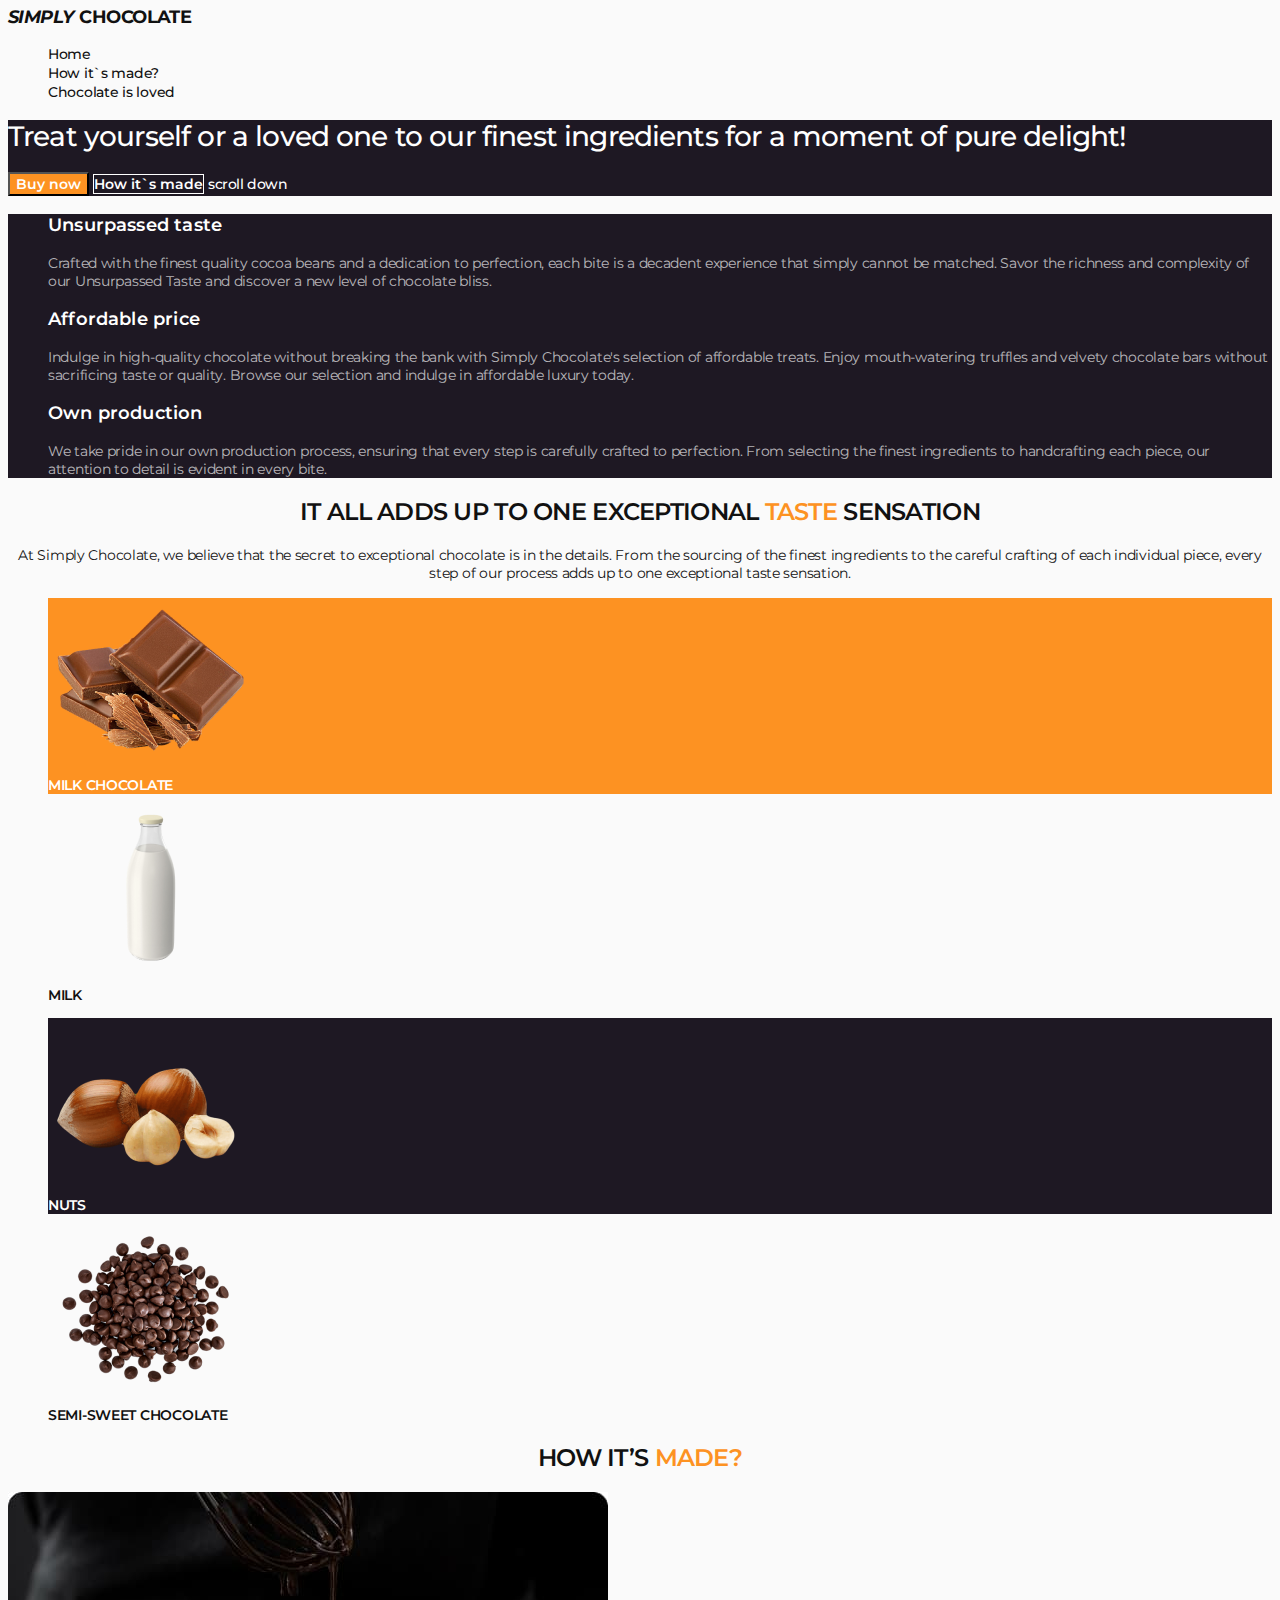
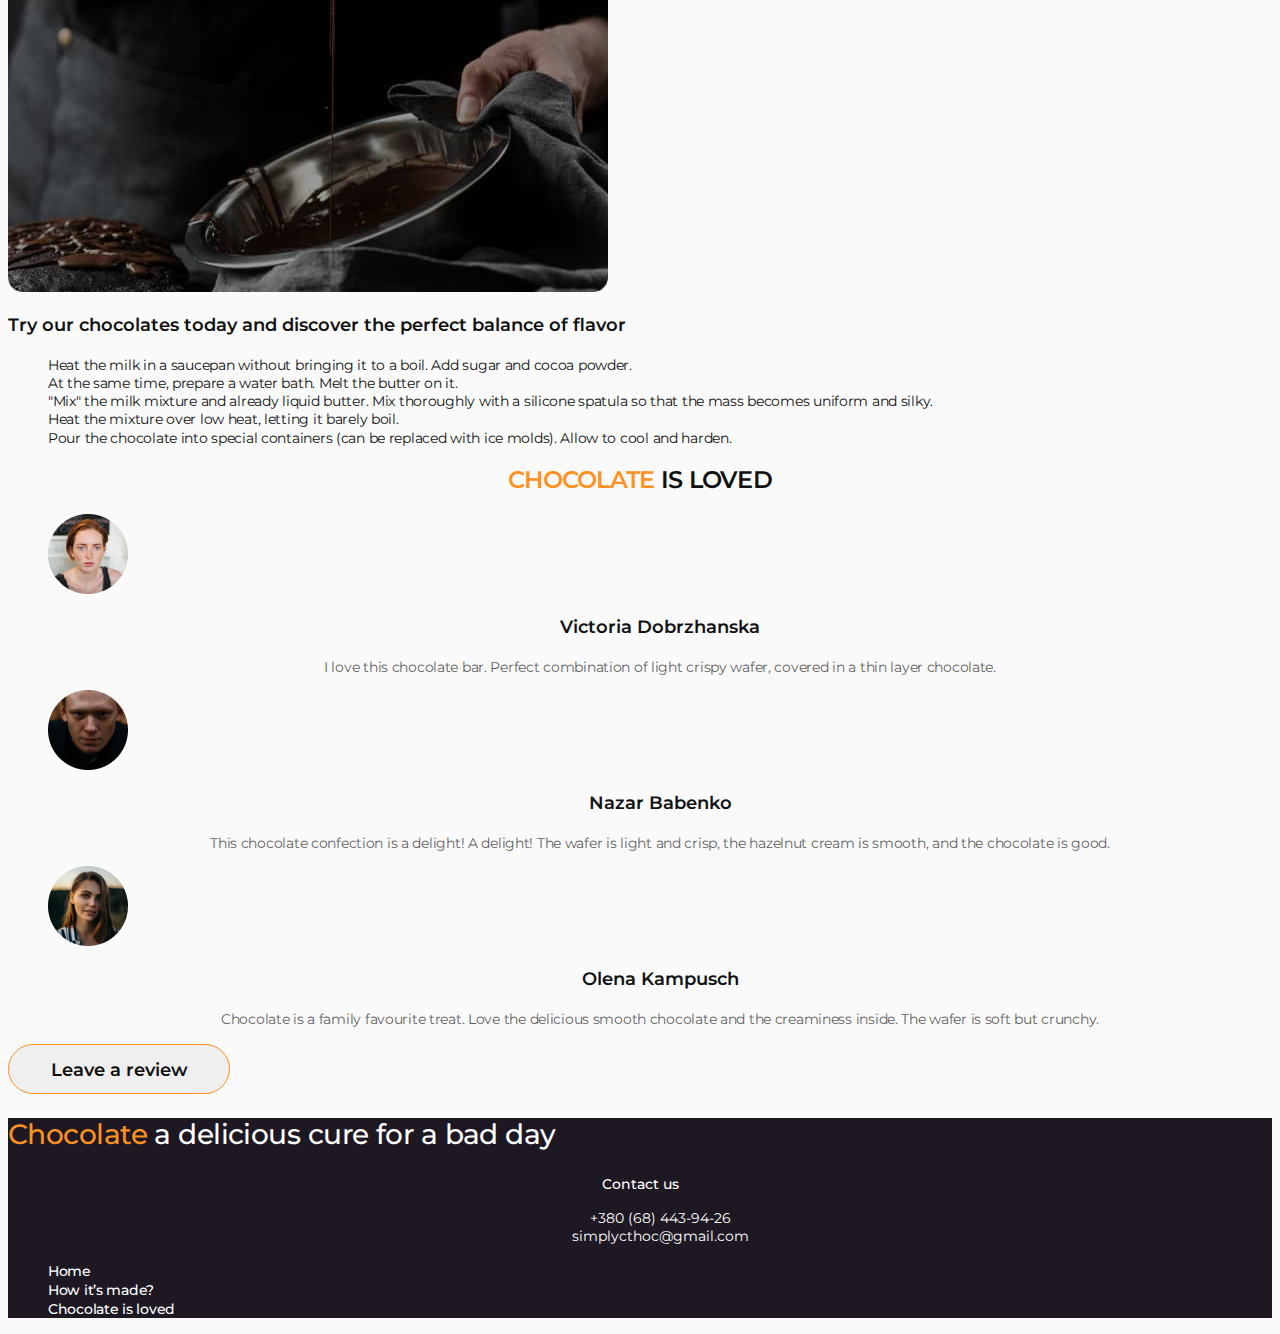
==== index.html @ cb929167 "styles.css" ====
<!DOCTYPE html>
<html lang="en">
  <head>
    <meta charset="UTF-8" />
    <meta http-equiv="X-UA-Compatible" content="IE=edge" />
    <meta name="viewport" content="width=device-width, initial-scale=1.0" />
    <!-- Title -->
    <title>Simply Chocolate</title>
    <!-- Fonts -->
    <link rel="preconnect" href="https://fonts.googleapis.com">
<link rel="preconnect" href="https://fonts.gstatic.com" crossorigin>
<link href="https://fonts.googleapis.com/css2?family=Montserrat:ital,wght@0,100..900;1,100..900&display=swap" rel="stylesheet">
    <!-- Normalize -->
<link
          rel="stylesheet"
      href="https://cdnjs.cloudflare.com/ajax/libs/modern-normalize/2.0.0/modern-normalize.min.css"
      integrity="sha512-4xo8blKMVCiXpTaLzQSLSw3KFOVPWhm/TRtuPVc4WG6kUgjH6J03IBuG7JZPkcWMxJ5huwaBpOpnwYElP/m6wg=="
      crossorigin="anonymous"
      referrerpolicy="no-referrer"
    />
    <!-- Styles -->
    <link rel="stylesheet" href="./css/styles.css" />
  </head>
  <body>
    <!-- #region header -->
    <header class="header">
      <nav class="nav">
        <a class="logo" href="index.html"><span class="logo-span">SIMPLY</span> CHOCOLATE</a>
        <ul class="menu">
          <l class="menu-item"><a class="menu-link" href="./index.html">Home</a></li>
          <li class="menu-item"><a class="menu-link" href="#">How it`s made?</a></li>
          <li class="menu-item"><a class="menu-link" href="#">Chocolate is loved</a></li>
        </ul>
      </nav>
    </header>
    <!-- #endregion header -->
    <main>
      <!-- #region hero -->
      <section class="hero">
        <h1 class="hero-title">
          Treat yourself or a loved one to our finest ingredients for a moment of pure delight!
        </h1>
        <button type="button" class="hero-btn">Buy now</button>
        <a href="#how-made" class="hero-made-link">How it`s made</a>
        <a href="#footer" class="down-link">scroll down</a>
      </section>
      <!-- #endregion hero  -->
      <!-- #region benefits -->
      <section class="benefits">
        <h2 class="benefits-title-hidden">Our benefits</h2>
        <ul class="benefits-list">
          <li class="benef-item">
            <h3 class="benefits-title">Unsurpassed taste</h3>
            <p class="benef-text">
              Crafted with the finest quality cocoa beans and a dedication to
              perfection, each bite is a decadent experience that simply cannot
              be matched. Savor the richness and complexity of our Unsurpassed
              Taste and discover a new level of chocolate bliss.
            </p>
          </li>
          <li>
            <h3 class="benefits-title">Affordable price</h3>
            <p class="benef-text">
              Indulge in high-quality chocolate without breaking the bank with
              Simply Chocolate's selection of affordable treats. Enjoy
              mouth-watering truffles and velvety chocolate bars without
              sacrificing taste or quality. Browse our selection and indulge in
              affordable luxury today.
            </p>
          </li>
          <li>
            <h3 class="benefits-title">Own production</h3>
            <p class="benef-text">
              We take pride in our own production process, ensuring that every
              step is carefully crafted to perfection. From selecting the finest
              ingredients to handcrafting each piece, our attention to detail is
              evident in every bite.
            </p>
          </li>
        </ul>
      </section>
      <!-- #endregion benefits -->
      <!-- #region ingredients -->
      <section class="ingredients">
        <h2 class="ingred-title">IT ALL ADDS UP TO ONE EXCEPTIONAL <span class="color-part">TASTE</span> SENSATION</h2>
        <p class="ingred-text">
          At Simply Chocolate, we believe that the secret to exceptional
          chocolate is in the details. From the sourcing of the finest
          ingredients to the careful crafting of each individual piece, every
          step of our process adds up to one exceptional taste sensation.
        </p>
        <ul class="ingred-list">
          <li class="ingred-item-choc">
            <img class="ingred-img"
              src="./images/ingredients/milk-choc.png"
              alt="Milk chocolate"
              width="206"
              height="160"
            />
            <h3 class="ingred-item-title-white">milk chocolate</h3>
          </li>
          <li class="ingred-item">
            <img class="ingred-img"
              src="./images/ingredients/milk.png"
              alt="Milk"
              width="206"
              height="160"
            />
            <h3 class="ingred-item-title-dark">milk</h3>
          </li>
          <li class="ingred-item-nuts">
            <img class="ingred-img"
              src="./images/ingredients/nuts.png"
              alt="Nuts"
              width="206"
              height="160"
            />
            <h3 class="ingred-item-title-white">nuts</h3>
          </li>
          <li class="ingred-item">
            <img class="ingred-img"
              src="./images/ingredients/semi-sweet.png"
              alt="semi sweet chocolate"
              width="206"
              height="160"
            />
            <h3 class="ingred-item-title-dark">semi-sweet chocolate</h3>
          </li>
        </ul>
      </section>
      <!-- #endregion ingredients -->
      <!-- #region how made -->
      <section class="how-made" id="how-made">
        <h2 class="how-sect-title">hOW IT’S <span class="color-part">made?</span></h2>
        <img
          src="./images//how-made/how-made.jpg"
          alt="chocolate making process"
          width="600"
          height="400"
        />
        <h3 class="how-text-title">
          Try our chocolates today and discover the perfect balance of flavor
        </h3>
        <ul class="how-list">
          <li class="how-text-item">
            Heat the milk in a saucepan without bringing it to a boil. Add sugar
            and cocoa powder.
          </li>
          <li class="how-text-item">
            At the same time, prepare a water bath. Melt the butter on it.
          </li>
          <li class="how-text-item">
            "Mix" the milk mixture and already liquid butter. Mix thoroughly
            with a silicone spatula so that the mass becomes uniform and silky.
          </li>
          <li class="how-text-item">Heat the mixture over low heat, letting it barely boil.</li>
          <li class="how-text-item">
            Pour the chocolate into special containers (can be replaced with ice
            molds). Allow to cool and harden.
          </li>
        </ul>
      </section>
      <!-- #endregion how made -->
      <!-- #region reviews -->
      <section class="reviews" id="reviews">
        <h2 class="reviews-main-title"><span class="color-part">chocolate</span> is loved</h2>
        <ul class="reviews-list">
          <li class="reviews-item">
            <img
              src="./images/reviews/victoria-dobrzhanska.png"
              alt="Victoria
            Dobrzhanska avatar"
              width="80"
              height="80"
            />
            <h3 class="reviews-title">Victoria Dobrzhanska</h3>
            <p class="reviews-text">
              I love this chocolate bar. Perfect combination of light crispy
              wafer, covered in a thin layer chocolate.
            </p>
          </li>
          <li class="reviews-item">
            <img
              src="./images/reviews/nazar-babenko.png"
              alt="Nazar Babenko avatar"
              width="80"
              height="80"
            />
            <h3 class="reviews-title">Nazar Babenko</h3>
            <p class="reviews-text">
              This chocolate confection is a delight! A delight! The wafer is
              light and crisp, the hazelnut cream is smooth, and the chocolate
              is good.
            </p>
          </li>
          <li class="reviews-item">
            <img
              src="./images/reviews/olena-kampusch.png"
              alt="Olena Kampusch avatar"
              width="80"
              height="80"
            />
            <h3 class="reviews-title">Olena Kampusch</h3>
            <p class="reviews-text">
              Chocolate is a family favourite treat. Love the delicious smooth
              chocolate and the creaminess inside. The wafer is soft but
              crunchy.
            </p>
          </li>
        </ul>
        <button type="button" class="review-btn">Leave a review</button>
      </section>
      <!-- #endregion reviews -->
    </main>
    <footer class="footer" id="footer">
      <h2 class="footer-main-title"><span class="color-part">Chocolate</span> a delicious cure for a bad day</h2>
      <address>
        <p class="footer-text">Contact us</p>
        <ul class="footer-address-list">
          <li class="footer-address-list-item"><a href="tel:+380684439426"></a>+380 (68) 443-94-26</li>
          <li class="footer-address-list-item"><a class="footer-address-list-item" href="mailto:simplycthoc@gmail.com">simplycthoc@gmail.com</a></li>
        </ul>
      </address>
      <nav class="footer-nav">
        <ul class="footer-nav-list">
            <li><a  class="footer-nav-list-item" href="./index.html">Home</a></li>
            <li><a class="footer-nav-list-item" href="#how-made">How it’s made?</a></li>
            <li><a class="footer-nav-list-item" href="#reviews">Chocolate is loved</a></li>
        </ul>
      </nav>
    </footer>
  </body>
  
</html>
---- css/styles.css ----
/* #region basics */
body {
  font-family: Montserrat, sans-serif;
  background-color: #fafafa;
}
ul,
ol {
  list-style-type: none;
}
a {
  text-decoration: none;
}
button {
  cursor: pointer;
  font-family: Montserrat, sans-serif;
}

address {
  font-style: normal;
}
/* #endregion basics */

/* #region header */
/* .header {
}
.nav {
} */
.logo {
  font-weight: 700;
  font-size: 18px;
  line-height: 1.11;
  letter-spacing: -0.03em;
  color: #111111;
}
.logo-span {
  font-style: italic;
}
/* .menu {
}
.menu-item {
} */
.menu-link {
  font-weight: 500;
  font-size: 14px;
  line-height: 1.14;
  letter-spacing: -0.02em;
  color: #111;
}
.menu-link:hover,
.menu-link:focus {
  color: #fd9222;
}
/* #endregion header */

/* #region hero */
.hero {
  background-color: #1e1823;
}
.hero-title {
  font-weight: 500;
  font-size: 28px;
  line-height: 1.21;
  letter-spacing: -0.03em;
  color: #fff;
}
.hero-btn {
  font-weight: 600;
  font-size: 14px;
  color: #fff;
  background-color: #fd9222;
  cursor: pointer;
}
.hero-btn:hover,
.hero-btn:focus {
  color: #fd9222;
  background-color: #fcf1e0;
}
.hero-made-link {
  font-weight: 600;
  font-size: 14px;
  color: #fff;
  border: 1px solid #fff;
}
.hero-made-link:hover,
.hero-made-link:focus {
  color: #fd9222;
  background-color: #fff;
}
.down-link {
  font-weight: 500;
  font-size: 14px;
  line-height: 1.28;
  letter-spacing: -0.03em;
  color: #fff;
}
.down-link:hover,
.down-link:focus {
  color: #fd9222;
}
/* #endregion hero */

/* #region benefits */
.benefits {
  background-color: #1e1823;
}
.benefits-title-hidden {
  position: absolute;
  width: 1px;
  height: 1px;
  margin: -1px;
  border: 0;
  padding: 0;
  white-space: nowrap;
  clip-path: inset(100%);
  clip: rect(0 0 0 0);
  overflow: hidden;
}
/* .benefits-list {
}
.benef-item {
} */
.benefits-title {
  font-weight: 600;
  font-size: 18px;
  letter-spacing: 0.01em;
  color: #fff;
}
.benef-text {
  font-weight: 400;
  font-size: 14px;
  letter-spacing: -0.02em;
  color: rgba(255, 255, 255, 0.7);
}
/* #endregion */

/* #region ingredients */
.color-part {
  color: #fd9222;
}
/* .ingredients {
} */
.ingred-title {
  font-weight: 600;
  font-size: 24px;
  line-height: 1.17;
  letter-spacing: -0.03em;
  text-transform: uppercase;
  text-align: center;
  color: #111;
}
.ingred-text {
  font-weight: 400;
  font-size: 14px;

  line-height: 1.29;
  letter-spacing: -0.02em;
  text-align: center;
  color: #111;
}
/* .ingred-list {
} */
.ingred-item-choc {
  background-color: #fd9222;
}
.ingred-item-nuts {
  background-color: #1e1823;
}
/* .ingred-img {
} */
.ingred-item-title-white {
  font-weight: 600;
  font-size: 14px;
  line-height: 1.29;
  letter-spacing: -0.02em;
  text-transform: uppercase;
  color: #fff;
}
.ingred-item-title-dark {
  font-weight: 600;
  font-size: 14px;
  line-height: 1.29;
  letter-spacing: -0.02em;
  text-transform: uppercase;
  color: #111;
}
/* #endregion ingredients */

/* #region how-made */
/* .how-made {
} */
.how-sect-title {
  font-weight: 600;
  font-size: 24px;
  line-height: 1.17;
  letter-spacing: -0.03em;
  text-transform: uppercase;
  text-align: center;
  color: #111;
}
.how-text-title {
  font-weight: 600;
  font-size: 18px;
  line-height: 1.33;
  color: #111;
}
/* .how-list {
} */
.how-text-item {
  font-weight: 400;
  font-size: 14px;
  line-height: 1.29;
  letter-spacing: -0.02em;
  color: #111;
}
/* #endregion how-made */

/* #region reviews*/
/* .reviews {
} */
.reviews-main-title {
  font-weight: 600;
  font-size: 24px;
  line-height: 1.17;
  letter-spacing: -0.03em;
  text-transform: uppercase;
  text-align: center;
  color: #111;
}
/* .reviews-list {
}
.reviews-item {
} */
.reviews-title {
  font-weight: 600;
  font-size: 18px;
  line-height: 1.33;
  text-align: center;
  color: #111;
}
.reviews-text {
  font-weight: 400;
  font-size: 14px;
  line-height: 1.29;
  letter-spacing: -0.02em;
  text-align: center;
  color: rgba(17, 17, 17, 0.7);
}
.review-btn {
  font-weight: 600;
  font-size: 18px;
  color: #111;

  border: 1px solid #fd9222;
  border-radius: 100px;
  padding: 14px 40px;
  width: 222px;
  height: 50px;
}
/* #endregion reviews*/

/* #region footer */
.footer {
  background-color: #1e1823;
}
.footer-main-title {
  font-family: 'Montserrat', sans-serif;
  font-weight: 500;
  font-size: 28px;
  line-height: 1.21;
  letter-spacing: -0.02em;
  color: #fff;
}
.footer-text {
  font-weight: 500;
  font-size: 14px;
  line-height: 1.29;
  text-align: center;
  color: #fff;
}
/* .footer-address-list {
} */
.footer-address-list-item {
  font-weight: 400;
  font-size: 14px;
  line-height: 1.29;
  text-align: center;
  color: #fff;
}
/* .footer-nav {
}
.footer-nav-list {
} */
.footer-nav-list-item {
  font-weight: 500;
  font-size: 14px;
  line-height: 1.14;
  letter-spacing: -0.02em;
  color: #fff;
}
/* #endregion footer */
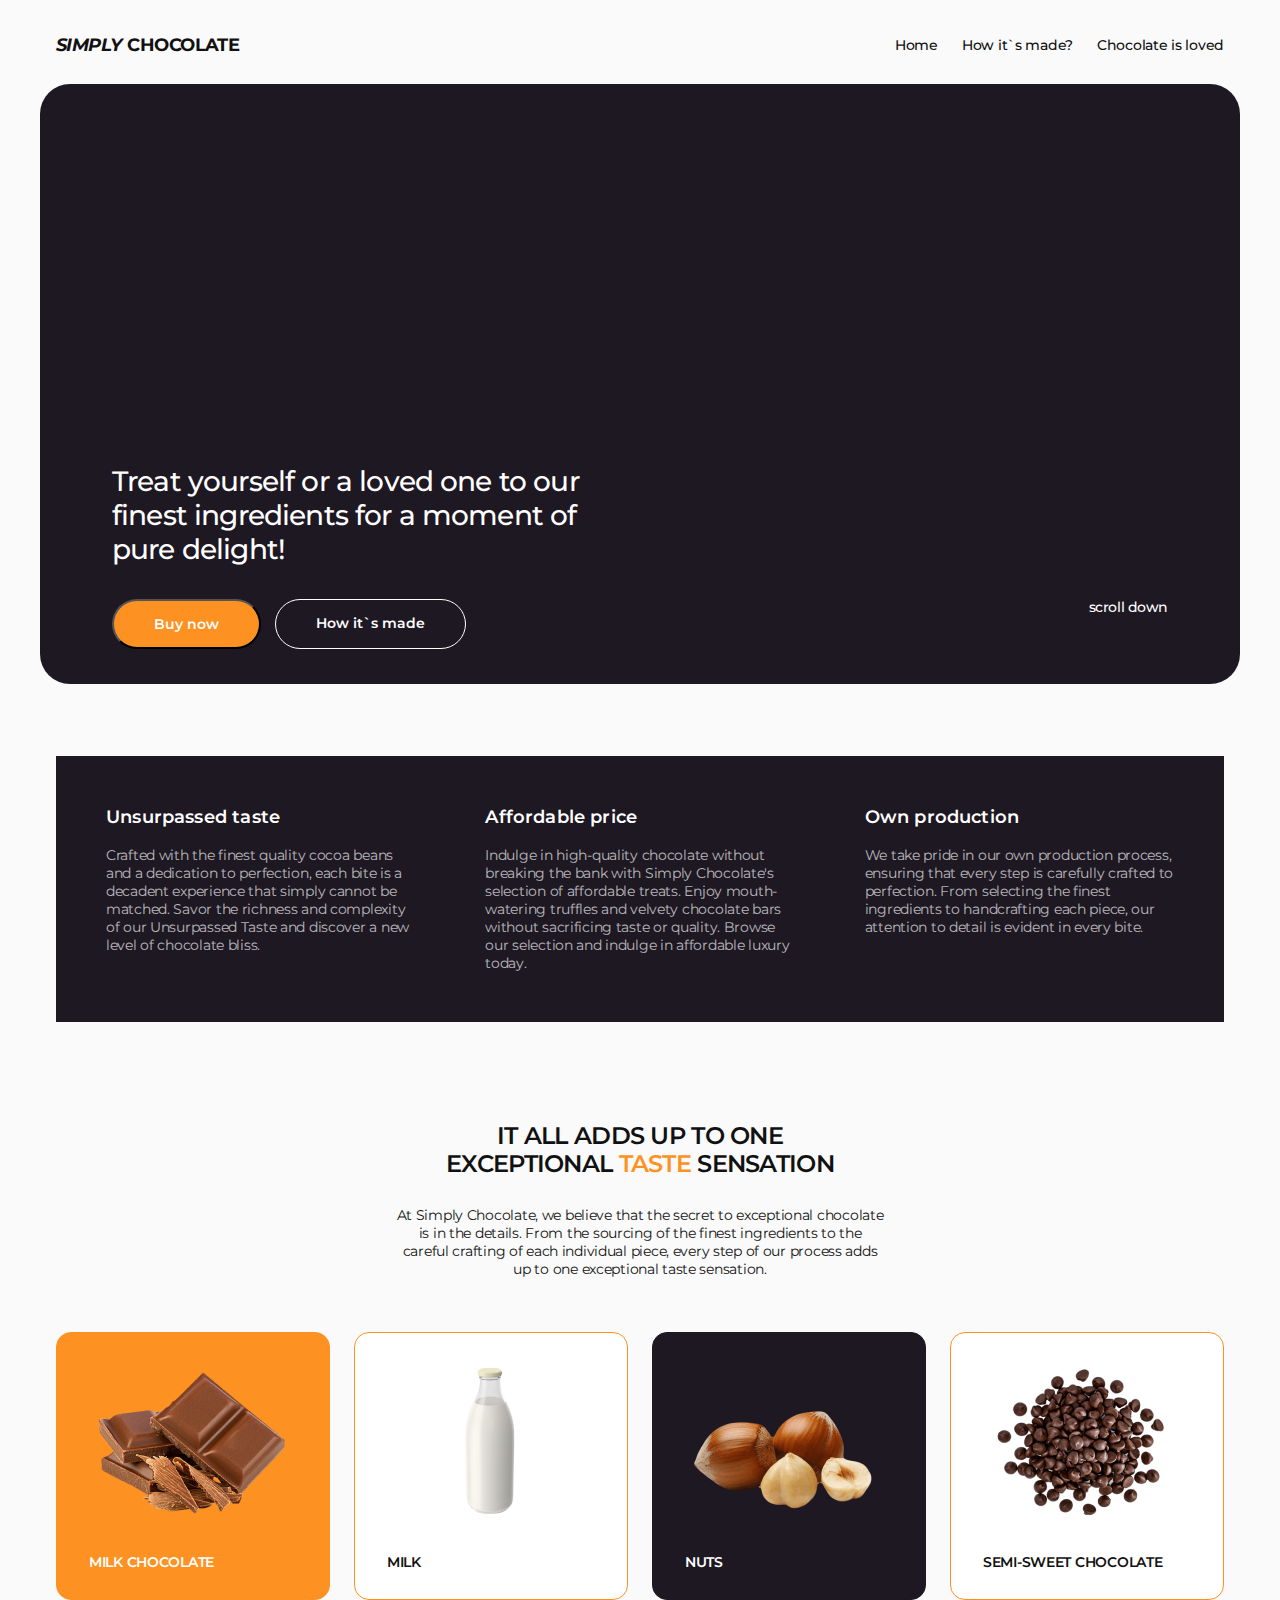
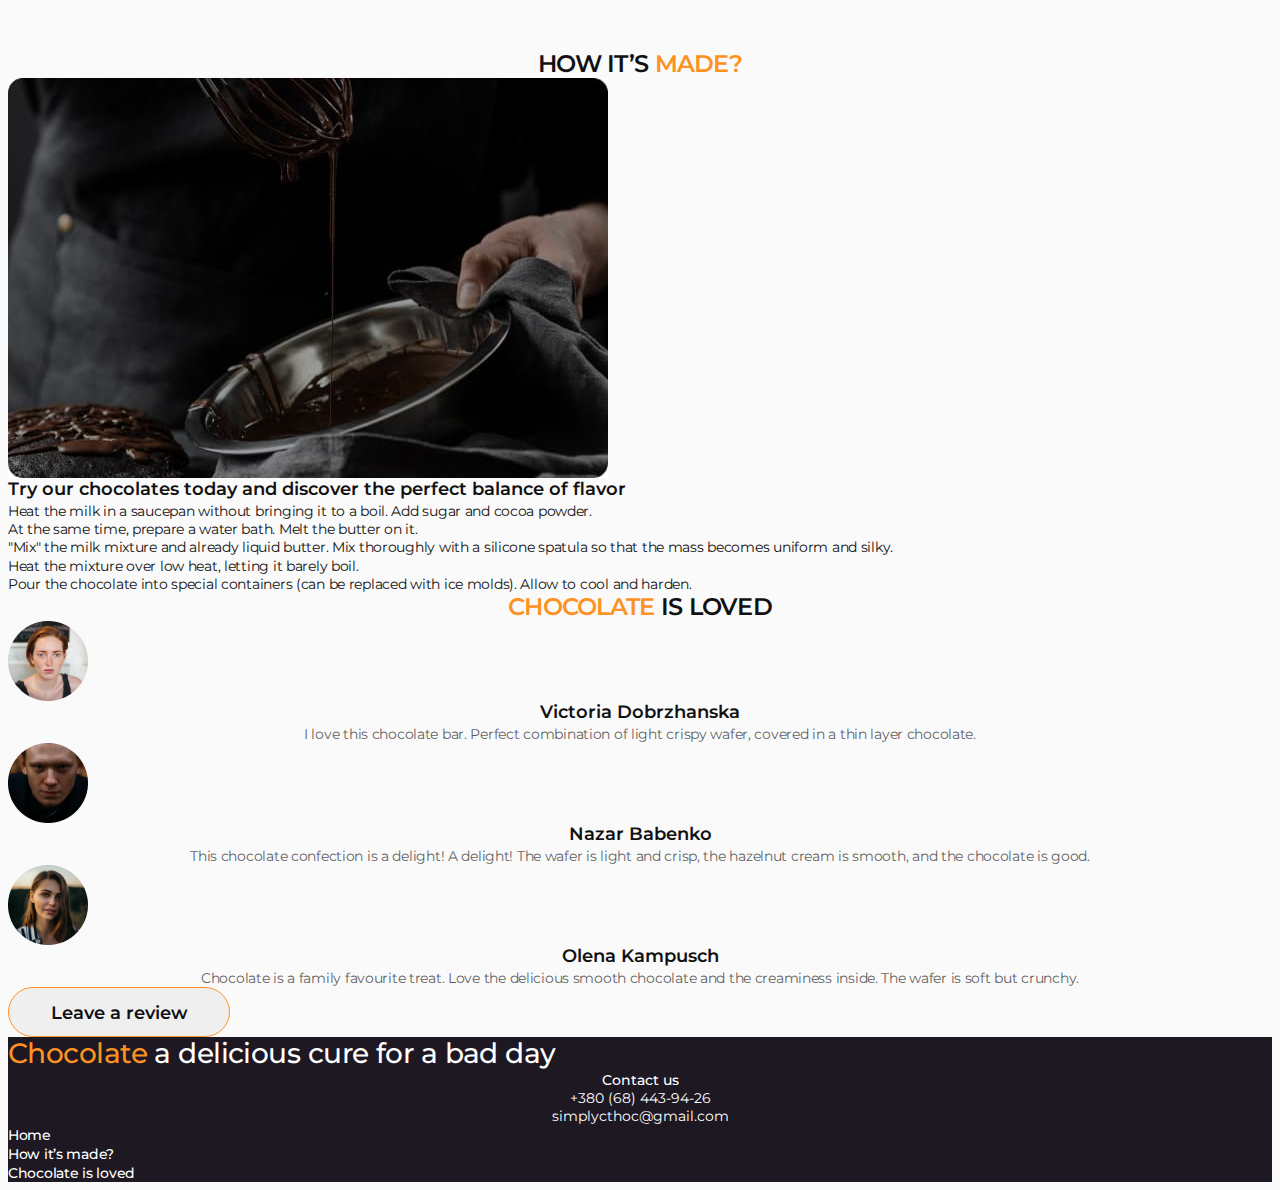
==== commit cdeed4f5: "header+hero+benefits" ====
--- a/index.html
+++ b/index.html
@@ -7,12 +7,15 @@
     <!-- Title -->
     <title>Simply Chocolate</title>
     <!-- Fonts -->
-    <link rel="preconnect" href="https://fonts.googleapis.com">
-<link rel="preconnect" href="https://fonts.gstatic.com" crossorigin>
-<link href="https://fonts.googleapis.com/css2?family=Montserrat:ital,wght@0,100..900;1,100..900&display=swap" rel="stylesheet">
+    <link rel="preconnect" href="https://fonts.googleapis.com" />
+    <link rel="preconnect" href="https://fonts.gstatic.com" crossorigin />
+    <link
+      href="https://fonts.googleapis.com/css2?family=Montserrat:ital,wght@0,100..900;1,100..900&display=swap"
+      rel="stylesheet"
+    />
     <!-- Normalize -->
-<link
-          rel="stylesheet"
+    <link
+      rel="stylesheet"
       href="https://cdnjs.cloudflare.com/ajax/libs/modern-normalize/2.0.0/modern-normalize.min.css"
       integrity="sha512-4xo8blKMVCiXpTaLzQSLSw3KFOVPWhm/TRtuPVc4WG6kUgjH6J03IBuG7JZPkcWMxJ5huwaBpOpnwYElP/m6wg=="
       crossorigin="anonymous"
@@ -24,30 +27,47 @@
   <body>
     <!-- #region header -->
     <header class="header">
-      <nav class="nav">
-        <a class="logo" href="index.html"><span class="logo-span">SIMPLY</span> CHOCOLATE</a>
-        <ul class="menu">
-          <l class="menu-item"><a class="menu-link" href="./index.html">Home</a></li>
-          <li class="menu-item"><a class="menu-link" href="#">How it`s made?</a></li>
-          <li class="menu-item"><a class="menu-link" href="#">Chocolate is loved</a></li>
-        </ul>
-      </nav>
+      <div class="container">
+        <nav class="nav">
+          <a class="logo" href="index.html"
+            ><span class="logo-span">SIMPLY</span> CHOCOLATE</a
+          >
+          <ul class="menu">
+            <li class="menu-item">
+              <a class="menu-link" href="./index.html">Home</a>
+            </li>
+            <li class="menu-item">
+              <a class="menu-link" href="#">How it`s made?</a>
+            </li>
+            <li class="menu-item">
+              <a class="menu-link" href="#">Chocolate is loved</a>
+            </li>
+          </ul>
+        </nav>
+      </div>
     </header>
     <!-- #endregion header -->
     <main>
       <!-- #region hero -->
-      <section class="hero">
-        <h1 class="hero-title">
-          Treat yourself or a loved one to our finest ingredients for a moment of pure delight!
-        </h1>
-        <button type="button" class="hero-btn">Buy now</button>
-        <a href="#how-made" class="hero-made-link">How it`s made</a>
-        <a href="#footer" class="down-link">scroll down</a>
+      <section class="hero container">
+        <div class="hero-elements">
+          <h1 class="hero-title">
+            Treat yourself or a loved one to our finest ingredients for a moment
+            of pure delight!
+          </h1>
+          <div class="hero-links">
+            <div class="hero-buttons">
+              <button type="button" class="hero-btn">Buy now</button>
+              <a href="#how-made" class="hero-made-link">How it`s made</a>
+            </div>
+            <a href="#footer" class="down-link">scroll down</a>
+          </div>
+        </div>
       </section>
       <!-- #endregion hero  -->
       <!-- #region benefits -->
-      <section class="benefits">
-        <h2 class="benefits-title-hidden">Our benefits</h2>
+      <section class="benefits section-paddings container">
+        <h2 class="visually-hidden">Our benefits</h2>
         <ul class="benefits-list">
           <li class="benef-item">
             <h3 class="benefits-title">Unsurpassed taste</h3>
@@ -58,7 +78,7 @@
               Taste and discover a new level of chocolate bliss.
             </p>
           </li>
-          <li>
+          <li class="benef-item">
             <h3 class="benefits-title">Affordable price</h3>
             <p class="benef-text">
               Indulge in high-quality chocolate without breaking the bank with
@@ -68,7 +88,7 @@
               affordable luxury today.
             </p>
           </li>
-          <li>
+          <li class="benef-item">
             <h3 class="benefits-title">Own production</h3>
             <p class="benef-text">
               We take pride in our own production process, ensuring that every
@@ -81,57 +101,68 @@
       </section>
       <!-- #endregion benefits -->
       <!-- #region ingredients -->
-      <section class="ingredients">
-        <h2 class="ingred-title">IT ALL ADDS UP TO ONE EXCEPTIONAL <span class="color-part">TASTE</span> SENSATION</h2>
-        <p class="ingred-text">
-          At Simply Chocolate, we believe that the secret to exceptional
-          chocolate is in the details. From the sourcing of the finest
-          ingredients to the careful crafting of each individual piece, every
-          step of our process adds up to one exceptional taste sensation.
-        </p>
-        <ul class="ingred-list">
-          <li class="ingred-item-choc">
-            <img class="ingred-img"
-              src="./images/ingredients/milk-choc.png"
-              alt="Milk chocolate"
-              width="206"
-              height="160"
-            />
-            <h3 class="ingred-item-title-white">milk chocolate</h3>
-          </li>
-          <li class="ingred-item">
-            <img class="ingred-img"
-              src="./images/ingredients/milk.png"
-              alt="Milk"
-              width="206"
-              height="160"
-            />
-            <h3 class="ingred-item-title-dark">milk</h3>
-          </li>
-          <li class="ingred-item-nuts">
-            <img class="ingred-img"
-              src="./images/ingredients/nuts.png"
-              alt="Nuts"
-              width="206"
-              height="160"
-            />
-            <h3 class="ingred-item-title-white">nuts</h3>
-          </li>
-          <li class="ingred-item">
-            <img class="ingred-img"
-              src="./images/ingredients/semi-sweet.png"
-              alt="semi sweet chocolate"
-              width="206"
-              height="160"
-            />
-            <h3 class="ingred-item-title-dark">semi-sweet chocolate</h3>
-          </li>
-        </ul>
+      <section class="ingredients section-paddings">
+        <div class="container">
+          <h2 class="ingred-title ingred-title-width">
+            IT ALL ADDS UP TO ONE EXCEPTIONAL
+            <span class="color-part">TASTE</span> SENSATION
+          </h2>
+          <p class="ingred-text">
+            At Simply Chocolate, we believe that the secret to exceptional
+            chocolate is in the details. From the sourcing of the finest
+            ingredients to the careful crafting of each individual piece, every
+            step of our process adds up to one exceptional taste sensation.
+          </p>
+          <ul class="ingred-list">
+            <li class="ingred-item">
+              <img
+                class="ingred-img"
+                src="./images/ingredients/milk-choc.png"
+                alt="Milk chocolate"
+                width="206"
+                height="160"
+              />
+              <h3 class="ingred-item-title">milk chocolate</h3>
+            </li>
+            <li class="ingred-item">
+              <img
+                class="ingred-img"
+                src="./images/ingredients/milk.png"
+                alt="Milk"
+                width="206"
+                height="160"
+              />
+              <h3 class="ingred-item-title">milk</h3>
+            </li>
+            <li class="ingred-item">
+              <img
+                class="ingred-img"
+                src="./images/ingredients/nuts.png"
+                alt="Nuts"
+                width="206"
+                height="160"
+              />
+              <h3 class="ingred-item-title">nuts</h3>
+            </li>
+            <li class="ingred-item">
+              <img
+                class="ingred-img"
+                src="./images/ingredients/semi-sweet.png"
+                alt="semi sweet chocolate"
+                width="206"
+                height="160"
+              />
+              <h3 class="ingred-item-title">semi-sweet chocolate</h3>
+            </li>
+          </ul>
+        </div>
       </section>
       <!-- #endregion ingredients -->
       <!-- #region how made -->
       <section class="how-made" id="how-made">
-        <h2 class="how-sect-title">hOW IT’S <span class="color-part">made?</span></h2>
+        <h2 class="how-sect-title">
+          hOW IT’S <span class="color-part">made?</span>
+        </h2>
         <img
           src="./images//how-made/how-made.jpg"
           alt="chocolate making process"
@@ -153,7 +184,9 @@
             "Mix" the milk mixture and already liquid butter. Mix thoroughly
             with a silicone spatula so that the mass becomes uniform and silky.
           </li>
-          <li class="how-text-item">Heat the mixture over low heat, letting it barely boil.</li>
+          <li class="how-text-item">
+            Heat the mixture over low heat, letting it barely boil.
+          </li>
           <li class="how-text-item">
             Pour the chocolate into special containers (can be replaced with ice
             molds). Allow to cool and harden.
@@ -163,7 +196,9 @@
       <!-- #endregion how made -->
       <!-- #region reviews -->
       <section class="reviews" id="reviews">
-        <h2 class="reviews-main-title"><span class="color-part">chocolate</span> is loved</h2>
+        <h2 class="reviews-main-title">
+          <span class="color-part">chocolate</span> is loved
+        </h2>
         <ul class="reviews-list">
           <li class="reviews-item">
             <img
@@ -213,22 +248,37 @@
       <!-- #endregion reviews -->
     </main>
     <footer class="footer" id="footer">
-      <h2 class="footer-main-title"><span class="color-part">Chocolate</span> a delicious cure for a bad day</h2>
+      <h2 class="footer-main-title">
+        <span class="color-part">Chocolate</span> a delicious cure for a bad day
+      </h2>
       <address>
         <p class="footer-text">Contact us</p>
         <ul class="footer-address-list">
-          <li class="footer-address-list-item"><a href="tel:+380684439426"></a>+380 (68) 443-94-26</li>
-          <li class="footer-address-list-item"><a class="footer-address-list-item" href="mailto:simplycthoc@gmail.com">simplycthoc@gmail.com</a></li>
+          <li class="footer-address-list-item">
+            <a href="tel:+380684439426"></a>+380 (68) 443-94-26
+          </li>
+          <li class="footer-address-list-item">
+            <a
+              class="footer-address-list-item"
+              href="mailto:simplycthoc@gmail.com"
+              >simplycthoc@gmail.com</a
+            >
+          </li>
         </ul>
       </address>
       <nav class="footer-nav">
         <ul class="footer-nav-list">
-            <li><a  class="footer-nav-list-item" href="./index.html">Home</a></li>
-            <li><a class="footer-nav-list-item" href="#how-made">How it’s made?</a></li>
-            <li><a class="footer-nav-list-item" href="#reviews">Chocolate is loved</a></li>
+          <li><a class="footer-nav-list-item" href="./index.html">Home</a></li>
+          <li>
+            <a class="footer-nav-list-item" href="#how-made">How it’s made?</a>
+          </li>
+          <li>
+            <a class="footer-nav-list-item" href="#reviews"
+              >Chocolate is loved</a
+            >
+          </li>
         </ul>
       </nav>
     </footer>
   </body>
-  
 </html>
--- a/css/styles.css
+++ b/css/styles.css
@@ -1,4 +1,4 @@
-/* #region basics */
+/* #region basics reset styles */
 body {
   font-family: Montserrat, sans-serif;
   background-color: #fafafa;
@@ -6,104 +6,35 @@
 ul,
 ol {
   list-style-type: none;
+  margin-bottom: 0;
+  margin-top: 0;
+  padding-left: 0;
+}
+img {
+  display: block;
 }
 a {
   text-decoration: none;
+  color: inherit;
 }
 button {
   cursor: pointer;
   font-family: Montserrat, sans-serif;
 }
-
 address {
   font-style: normal;
 }
-/* #endregion basics */
-
-/* #region header */
-/* .header {
-}
-.nav {
-} */
-.logo {
-  font-weight: 700;
-  font-size: 18px;
-  line-height: 1.11;
-  letter-spacing: -0.03em;
-  color: #111111;
-}
-.logo-span {
-  font-style: italic;
-}
-/* .menu {
-}
-.menu-item {
-} */
-.menu-link {
-  font-weight: 500;
-  font-size: 14px;
-  line-height: 1.14;
-  letter-spacing: -0.02em;
-  color: #111;
-}
-.menu-link:hover,
-.menu-link:focus {
-  color: #fd9222;
-}
-/* #endregion header */
-
-/* #region hero */
-.hero {
-  background-color: #1e1823;
-}
-.hero-title {
-  font-weight: 500;
-  font-size: 28px;
-  line-height: 1.21;
-  letter-spacing: -0.03em;
-  color: #fff;
-}
-.hero-btn {
-  font-weight: 600;
-  font-size: 14px;
-  color: #fff;
-  background-color: #fd9222;
-  cursor: pointer;
-}
-.hero-btn:hover,
-.hero-btn:focus {
-  color: #fd9222;
-  background-color: #fcf1e0;
-}
-.hero-made-link {
-  font-weight: 600;
-  font-size: 14px;
-  color: #fff;
-  border: 1px solid #fff;
-}
-.hero-made-link:hover,
-.hero-made-link:focus {
-  color: #fd9222;
-  background-color: #fff;
-}
-.down-link {
-  font-weight: 500;
-  font-size: 14px;
-  line-height: 1.28;
-  letter-spacing: -0.03em;
-  color: #fff;
-}
-.down-link:hover,
-.down-link:focus {
-  color: #fd9222;
-}
-/* #endregion hero */
-
-/* #region benefits */
-.benefits {
-  background-color: #1e1823;
-}
-.benefits-title-hidden {
+h1,
+h2,
+h3,
+h4,
+h5,
+h6,
+p {
+  margin-top: 0;
+  margin-bottom: 0;
+}
+.visually-hidden {
   position: absolute;
   width: 1px;
   height: 1px;
@@ -115,18 +46,152 @@
   clip: rect(0 0 0 0);
   overflow: hidden;
 }
-/* .benefits-list {
+.container {
+  max-width: 1168px;
+  padding-left: 0;
+  padding-right: 0;
+  margin-left: auto;
+  margin-right: auto;
+}
+.section-paddings {
+  padding-top: 50px;
+  padding-bottom: 50px;
+}
+/* #endregion basicsreset styles */
+
+/* #region header */
+
+.nav {
+  display: flex;
+  justify-content: space-between;
+  align-items: center;
+}
+.logo {
+  font-weight: 700;
+  font-size: 18px;
+  line-height: 1.11;
+  letter-spacing: -0.03em;
+  color: #111111;
+}
+.logo-span {
+  font-style: italic;
+}
+.menu {
+  display: flex;
+  column-gap: 24px;
+}
+.menu-item {
+}
+.menu-link {
+  display: block;
+  padding-top: 30px;
+  padding-bottom: 30px;
+  font-weight: 500;
+  font-size: 14px;
+  line-height: 1.14;
+  letter-spacing: -0.02em;
+  color: #111;
+}
+.menu-link:hover,
+.menu-link:focus {
+  color: #fd9222;
+}
+/* #endregion header */
+
+/* #region hero */
+.hero {
+  background-color: #1e1823;
+  max-width: 1200px;
+  height: 600px;
+  border-radius: 30px;
+  margin-bottom: 72px;
+}
+.hero-elements {
+  display: flex;
+  flex-direction: column;
+  padding: 381px 72px 40px;
+}
+.hero-title {
+  font-weight: 500;
+  font-size: 28px;
+  line-height: 1.21;
+  letter-spacing: -0.03em;
+  color: #fff;
+  max-width: 484px;
+  margin-bottom: 32px;
+}
+.hero-buttons {
+  display: flex;
+  gap: 14px;
+}
+.hero-links {
+  display: flex;
+  justify-content: space-between;
+}
+.hero-btn {
+  font-weight: 600;
+  font-size: 14px;
+  color: #fff;
+  background-color: #fd9222;
+  cursor: pointer;
+  border-radius: 100px;
+  padding: 14px 40px;
+  /* width: 144px;
+  height: 45px; */
+}
+.hero-btn:hover,
+.hero-btn:focus {
+  color: #fd9222;
+  background-color: #fcf1e0;
+}
+.hero-made-link {
+  font-weight: 600;
+  font-size: 14px;
+  color: #fff;
+  border: 1px solid #fff;
+  border: 1px solid #fff;
+  border-radius: 100px;
+  padding: 14px 40px;
+}
+.hero-made-link:hover,
+.hero-made-link:focus {
+  color: #fd9222;
+  background-color: #fff;
+}
+.down-link {
+  font-weight: 500;
+  font-size: 14px;
+  line-height: 1.28;
+  letter-spacing: -0.03em;
+  color: #fff;
+}
+.down-link:hover,
+.down-link:focus {
+  color: #fd9222;
+}
+/* #endregion hero */
+
+/* #region benefits */
+.benefits {
+  background-color: #1e1823;
+  margin-bottom: 50px;
+}
+.benefits-list {
+  display: flex;
+  padding: 0 50px;
+  gap: 70px;
 }
 .benef-item {
-} */
+  max-width: calc((100% - 140px) / 3);
+}
 .benefits-title {
   font-weight: 600;
   font-size: 18px;
   letter-spacing: 0.01em;
   color: #fff;
+  margin-bottom: 18px;
 }
 .benef-text {
-  font-weight: 400;
   font-size: 14px;
   letter-spacing: -0.02em;
   color: rgba(255, 255, 255, 0.7);
@@ -148,41 +213,55 @@
   text-align: center;
   color: #111;
 }
+.ingred-title-width {
+  max-width: 411px;
+  margin: 0 auto 28px;
+}
 .ingred-text {
-  font-weight: 400;
-  font-size: 14px;
-
-  line-height: 1.29;
-  letter-spacing: -0.02em;
-  text-align: center;
-  color: #111;
-}
-/* .ingred-list {
-} */
-.ingred-item-choc {
+  max-width: 488px;
+  margin-bottom: 54px;
+  margin-left: auto;
+  margin-right: auto;
+  font-size: 14px;
+  line-height: 1.29;
+  letter-spacing: -0.02em;
+  text-align: center;
+  color: #111;
+}
+.ingred-list {
+  display: flex;
+  column-gap: 24px;
+}
+.ingred-item {
+  width: calc((100% - 72px) / 3);
+  padding: 28px 32px;
+  border-radius: 15px;
+  color: #fff;
+  border: 1px solid #fd9222;
+}
+
+.ingred-item:nth-child(even) {
+  background-color: #fff;
+  color: #111;
+}
+.ingred-item:nth-child(4n + 1) {
   background-color: #fd9222;
 }
-.ingred-item-nuts {
+.ingred-item:nth-child(4n + 3) {
   background-color: #1e1823;
-}
-/* .ingred-img {
-} */
-.ingred-item-title-white {
+  border: 1px solid #1e1823;
+}
+.ingred-img {
+  margin-bottom: 32px;
+}
+.ingred-item-title {
   font-weight: 600;
   font-size: 14px;
   line-height: 1.29;
   letter-spacing: -0.02em;
   text-transform: uppercase;
-  color: #fff;
-}
-.ingred-item-title-dark {
-  font-weight: 600;
-  font-size: 14px;
-  line-height: 1.29;
-  letter-spacing: -0.02em;
-  text-transform: uppercase;
-  color: #111;
-}
+}
+
 /* #endregion ingredients */
 
 /* #region how-made */
@@ -206,7 +285,6 @@
 /* .how-list {
 } */
 .how-text-item {
-  font-weight: 400;
   font-size: 14px;
   line-height: 1.29;
   letter-spacing: -0.02em;
@@ -238,7 +316,6 @@
   color: #111;
 }
 .reviews-text {
-  font-weight: 400;
   font-size: 14px;
   line-height: 1.29;
   letter-spacing: -0.02em;
@@ -280,7 +357,6 @@
 /* .footer-address-list {
 } */
 .footer-address-list-item {
-  font-weight: 400;
   font-size: 14px;
   line-height: 1.29;
   text-align: center;
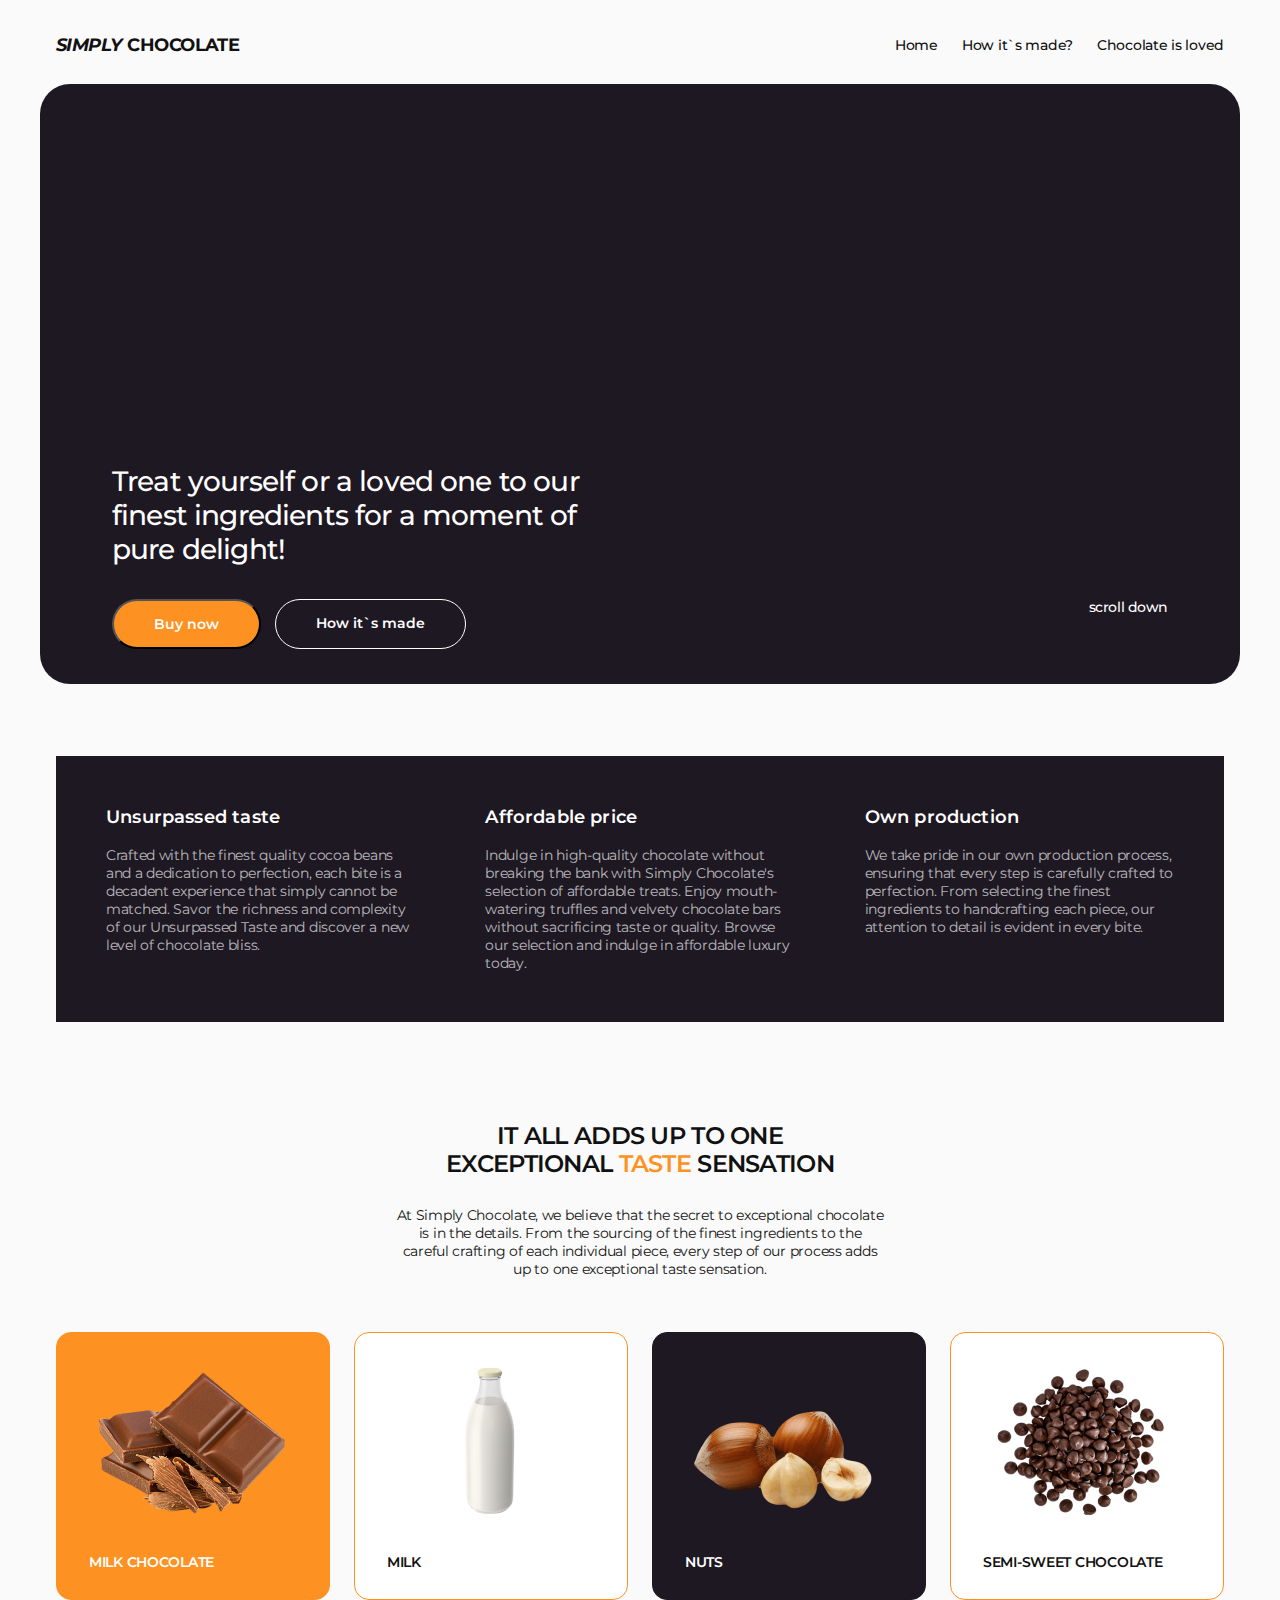
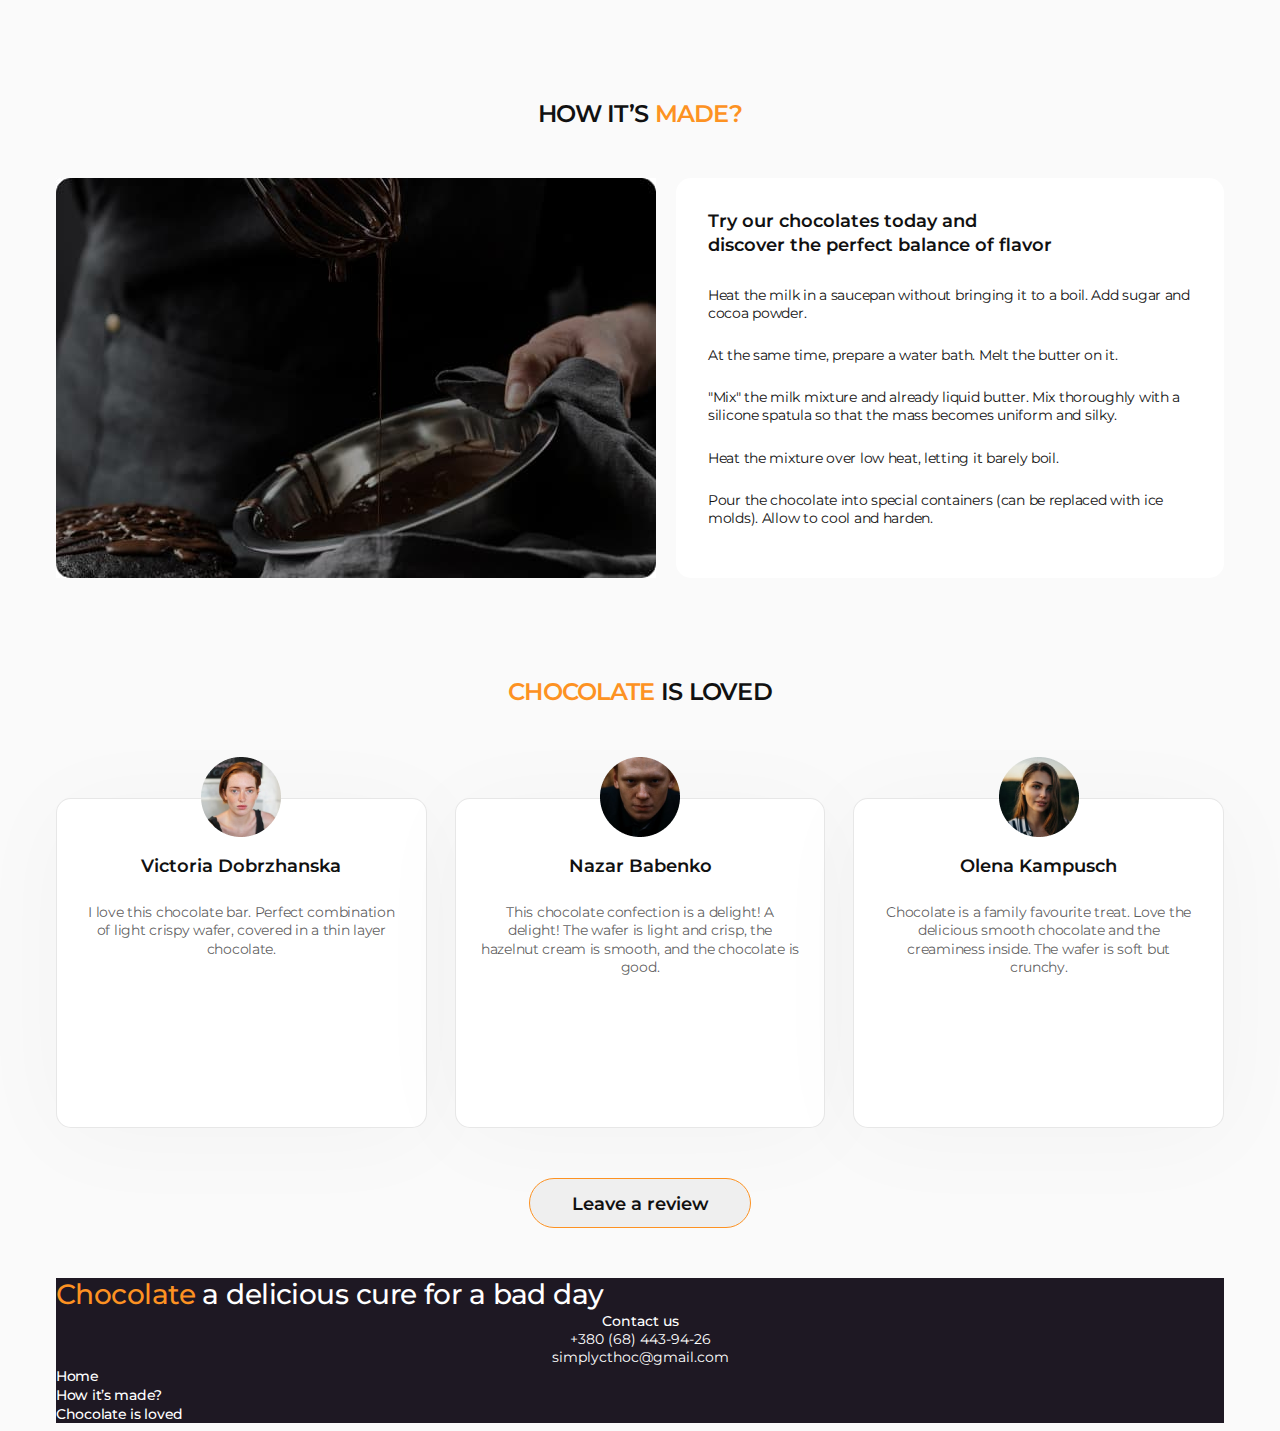
==== commit 539afb4a: "review section" ====
--- a/index.html
+++ b/index.html
@@ -159,95 +159,116 @@
       </section>
       <!-- #endregion ingredients -->
       <!-- #region how made -->
-      <section class="how-made" id="how-made">
+      <section class="how-made container section-paddings" id="how-made">
         <h2 class="how-sect-title">
           hOW IT’S <span class="color-part">made?</span>
         </h2>
-        <img
-          src="./images//how-made/how-made.jpg"
-          alt="chocolate making process"
-          width="600"
-          height="400"
-        />
-        <h3 class="how-text-title">
-          Try our chocolates today and discover the perfect balance of flavor
-        </h3>
-        <ul class="how-list">
-          <li class="how-text-item">
-            Heat the milk in a saucepan without bringing it to a boil. Add sugar
-            and cocoa powder.
-          </li>
-          <li class="how-text-item">
-            At the same time, prepare a water bath. Melt the butter on it.
-          </li>
-          <li class="how-text-item">
-            "Mix" the milk mixture and already liquid butter. Mix thoroughly
-            with a silicone spatula so that the mass becomes uniform and silky.
-          </li>
-          <li class="how-text-item">
-            Heat the mixture over low heat, letting it barely boil.
-          </li>
-          <li class="how-text-item">
-            Pour the chocolate into special containers (can be replaced with ice
-            molds). Allow to cool and harden.
-          </li>
-        </ul>
+        <div class="how-content">
+          <img
+            src="./images//how-made/how-made.jpg"
+            alt="chocolate making process"
+            width="600"
+            height="400"
+          />
+          <div class="title-ul">
+            <h3 class="how-text-title">
+              Try our chocolates today and discover the perfect balance of
+              flavor
+            </h3>
+            <ul class="how-list">
+              <li class="how-text-item">
+                Heat the milk in a saucepan without bringing it to a boil. Add
+                sugar and cocoa powder.
+              </li>
+              <li class="how-text-item">
+                At the same time, prepare a water bath. Melt the butter on it.
+              </li>
+              <li class="how-text-item">
+                "Mix" the milk mixture and already liquid butter. Mix thoroughly
+                with a silicone spatula so that the mass becomes uniform and
+                silky.
+              </li>
+              <li class="how-text-item">
+                Heat the mixture over low heat, letting it barely boil.
+              </li>
+              <li class="how-text-item">
+                Pour the chocolate into special containers (can be replaced with
+                ice molds). Allow to cool and harden.
+              </li>
+            </ul>
+          </div>
+        </div>
       </section>
       <!-- #endregion how made -->
       <!-- #region reviews -->
-      <section class="reviews" id="reviews">
+      <section class="reviews container section-paddings" id="reviews">
         <h2 class="reviews-main-title">
           <span class="color-part">chocolate</span> is loved
         </h2>
         <ul class="reviews-list">
           <li class="reviews-item">
-            <img
-              src="./images/reviews/victoria-dobrzhanska.png"
-              alt="Victoria
-            Dobrzhanska avatar"
-              width="80"
-              height="80"
-            />
-            <h3 class="reviews-title">Victoria Dobrzhanska</h3>
-            <p class="reviews-text">
-              I love this chocolate bar. Perfect combination of light crispy
-              wafer, covered in a thin layer chocolate.
-            </p>
+            <div class="rew-img-txt">
+              <div class="rew-img-name">
+                <img
+                  class="rew-img"
+                  src="./images/reviews/victoria-dobrzhanska.png"
+                  alt="Victoria
+                Dobrzhanska avatar"
+                  width="80"
+                  height="80"
+                />
+                <h3 class="reviews-title">Victoria Dobrzhanska</h3>
+              </div>
+              <p class="reviews-text">
+                I love this chocolate bar. Perfect combination of light crispy
+                wafer, covered in a thin layer chocolate.
+              </p>
+            </div>
           </li>
           <li class="reviews-item">
-            <img
-              src="./images/reviews/nazar-babenko.png"
-              alt="Nazar Babenko avatar"
-              width="80"
-              height="80"
-            />
-            <h3 class="reviews-title">Nazar Babenko</h3>
-            <p class="reviews-text">
-              This chocolate confection is a delight! A delight! The wafer is
-              light and crisp, the hazelnut cream is smooth, and the chocolate
-              is good.
-            </p>
+            <div class="rew-img-txt">
+              <div class="rew-img-name">
+                <img
+                  class="rew-img"
+                  src="./images/reviews/nazar-babenko.png"
+                  alt="Nazar Babenko avatar"
+                  width="80"
+                  height="80"
+                />
+                <h3 class="reviews-title">Nazar Babenko</h3>
+              </div>
+              <p class="reviews-text">
+                This chocolate confection is a delight! A delight! The wafer is
+                light and crisp, the hazelnut cream is smooth, and the chocolate
+                is good.
+              </p>
+            </div>
           </li>
           <li class="reviews-item">
-            <img
-              src="./images/reviews/olena-kampusch.png"
-              alt="Olena Kampusch avatar"
-              width="80"
-              height="80"
-            />
-            <h3 class="reviews-title">Olena Kampusch</h3>
-            <p class="reviews-text">
-              Chocolate is a family favourite treat. Love the delicious smooth
-              chocolate and the creaminess inside. The wafer is soft but
-              crunchy.
-            </p>
+            <div class="rew-img-txt">
+              <div class="rew-img-name">
+                <img
+                  class="rew-img"
+                  src="./images/reviews/olena-kampusch.png"
+                  alt="Olena Kampusch avatar"
+                  width="80"
+                  height="80"
+                />
+                <h3 class="reviews-title">Olena Kampusch</h3>
+              </div>
+              <p class="reviews-text">
+                Chocolate is a family favourite treat. Love the delicious smooth
+                chocolate and the creaminess inside. The wafer is soft but
+                crunchy.
+              </p>
+            </div>
           </li>
         </ul>
         <button type="button" class="review-btn">Leave a review</button>
       </section>
       <!-- #endregion reviews -->
     </main>
-    <footer class="footer" id="footer">
+    <footer class="footer container" id="footer">
       <h2 class="footer-main-title">
         <span class="color-part">Chocolate</span> a delicious cure for a bad day
       </h2>
--- a/css/styles.css
+++ b/css/styles.css
@@ -80,8 +80,7 @@
   display: flex;
   column-gap: 24px;
 }
-.menu-item {
-}
+
 .menu-link {
   display: block;
   padding-top: 30px;
@@ -172,6 +171,7 @@
 /* #endregion hero */
 
 /* #region benefits */
+
 .benefits {
   background-color: #1e1823;
   margin-bottom: 50px;
@@ -199,11 +199,11 @@
 /* #endregion */
 
 /* #region ingredients */
+
 .color-part {
   color: #fd9222;
 }
-/* .ingredients {
-} */
+
 .ingred-title {
   font-weight: 600;
   font-size: 24px;
@@ -265,8 +265,7 @@
 /* #endregion ingredients */
 
 /* #region how-made */
-/* .how-made {
-} */
+
 .how-sect-title {
   font-weight: 600;
   font-size: 24px;
@@ -275,15 +274,32 @@
   text-transform: uppercase;
   text-align: center;
   color: #111;
+  margin-bottom: 50px;
+}
+.how-content {
+  display: flex;
+  gap: 20px;
+}
+.title-ul {
+  display: flex;
+  flex-direction: column;
+  gap: 28px;
+  padding: 32px;
+  background-color: #fff;
+  border-radius: 15px;
 }
 .how-text-title {
   font-weight: 600;
   font-size: 18px;
   line-height: 1.33;
   color: #111;
-}
-/* .how-list {
-} */
+  max-width: 350px;
+}
+.how-list {
+  display: flex;
+  flex-direction: column;
+  gap: 24px;
+}
 .how-text-item {
   font-size: 14px;
   line-height: 1.29;
@@ -293,8 +309,11 @@
 /* #endregion how-made */
 
 /* #region reviews*/
-/* .reviews {
-} */
+.reviews {
+  display: flex;
+  flex-direction: column;
+  align-items: center;
+}
 .reviews-main-title {
   font-weight: 600;
   font-size: 24px;
@@ -303,16 +322,33 @@
   text-transform: uppercase;
   text-align: center;
   color: #111;
-}
-/* .reviews-list {
+  margin-bottom: 50px;
+}
+.reviews-list {
+  display: flex;
+  gap: 28px;
+  margin-bottom: 50px;
 }
 .reviews-item {
-} */
+  display: flex;
+  flex-direction: column;
+  justify-content: center;
+}
+.rew-img-txt {
+  display: flex;
+  flex-direction: column;
+}
+.rew-img-name {
+  display: flex;
+  flex-direction: column;
+  align-items: center;
+  z-index: 1;
+  gap: 18px;
+}
 .reviews-title {
   font-weight: 600;
   font-size: 18px;
   line-height: 1.33;
-  text-align: center;
   color: #111;
 }
 .reviews-text {
@@ -321,6 +357,15 @@
   letter-spacing: -0.02em;
   text-align: center;
   color: rgba(17, 17, 17, 0.7);
+  padding: 104px 24px 24px 24px;
+  background-color: #fff;
+  box-shadow: 0 9px 100px 0 rgba(17, 17, 17, 0.03);
+  border-right: 15px;
+  border: 1px solid rgba(17, 17, 17, 0.1);
+  border-radius: 15px;
+  max-width: 360px;
+  margin-top: -80px;
+  min-height: 200px;
 }
 .review-btn {
   font-weight: 600;
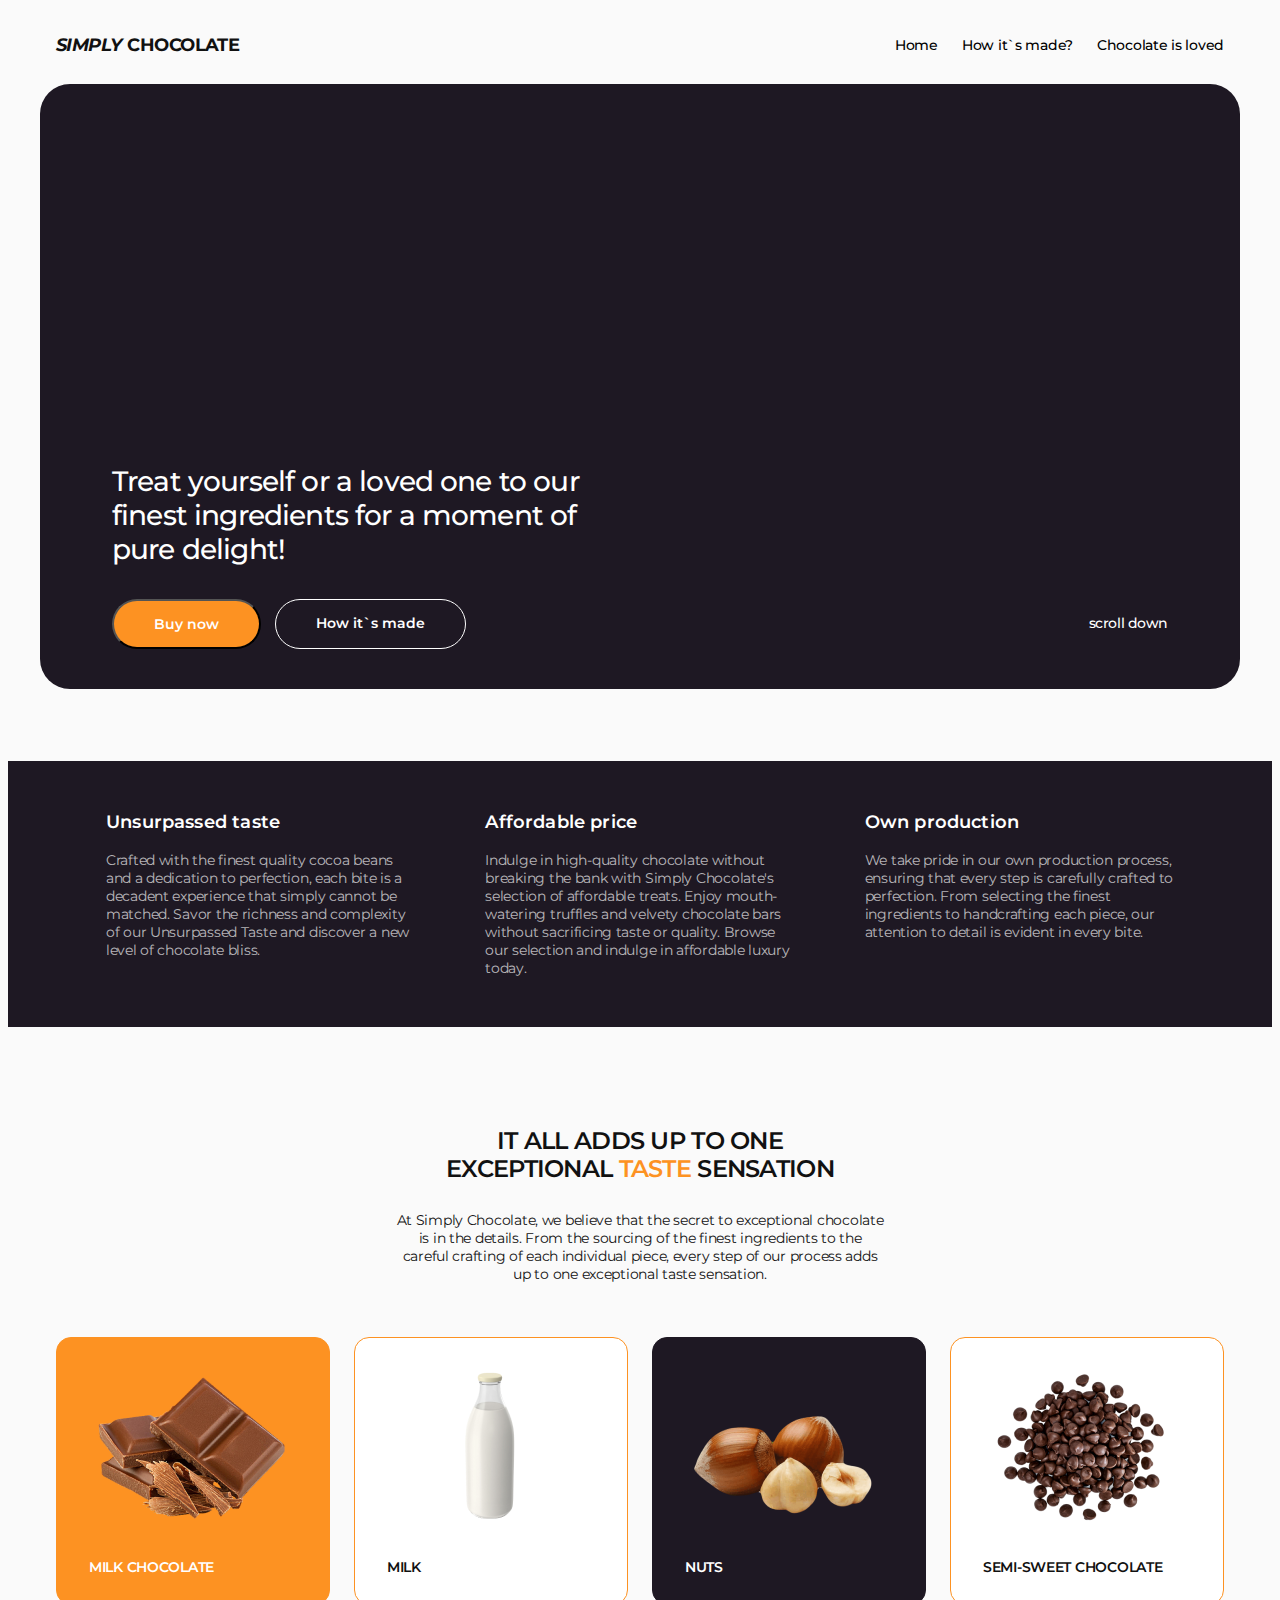
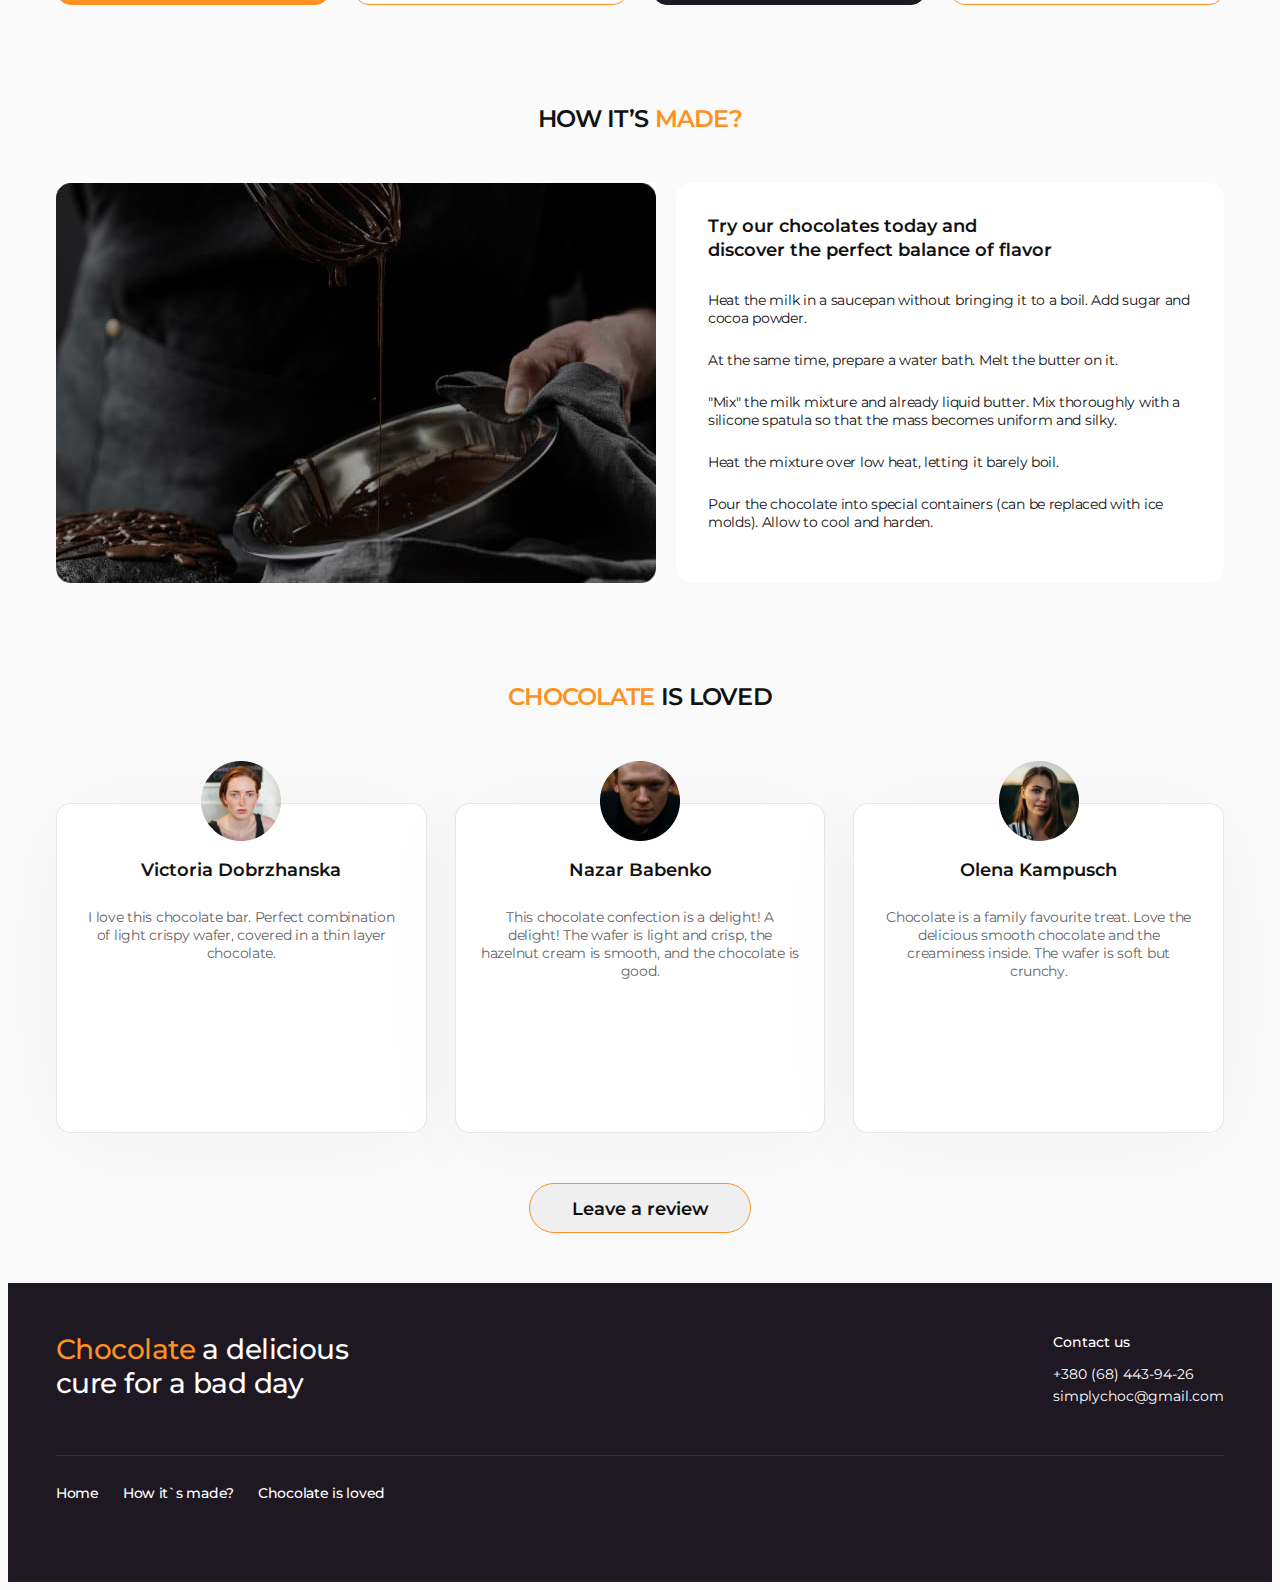
==== commit b964daac: "footer" ====
--- a/index.html
+++ b/index.html
@@ -49,55 +49,59 @@
     <!-- #endregion header -->
     <main>
       <!-- #region hero -->
-      <section class="hero container">
-        <div class="hero-elements">
-          <h1 class="hero-title">
-            Treat yourself or a loved one to our finest ingredients for a moment
-            of pure delight!
-          </h1>
-          <div class="hero-links">
-            <div class="hero-buttons">
-              <button type="button" class="hero-btn">Buy now</button>
-              <a href="#how-made" class="hero-made-link">How it`s made</a>
+      <section class="hero">
+        <div class="container">
+          <div class="hero-elements">
+            <h1 class="hero-title">
+              Treat yourself or a loved one to our finest ingredients for a
+              moment of pure delight!
+            </h1>
+            <div class="hero-links">
+              <div class="hero-buttons">
+                <button type="button" class="hero-btn">Buy now</button>
+                <a href="#how-made" class="hero-made-link">How it`s made</a>
+              </div>
+              <a href="#footer" class="down-link">scroll down</a>
             </div>
-            <a href="#footer" class="down-link">scroll down</a>
           </div>
         </div>
       </section>
       <!-- #endregion hero  -->
       <!-- #region benefits -->
-      <section class="benefits section-paddings container">
-        <h2 class="visually-hidden">Our benefits</h2>
-        <ul class="benefits-list">
-          <li class="benef-item">
-            <h3 class="benefits-title">Unsurpassed taste</h3>
-            <p class="benef-text">
-              Crafted with the finest quality cocoa beans and a dedication to
-              perfection, each bite is a decadent experience that simply cannot
-              be matched. Savor the richness and complexity of our Unsurpassed
-              Taste and discover a new level of chocolate bliss.
-            </p>
-          </li>
-          <li class="benef-item">
-            <h3 class="benefits-title">Affordable price</h3>
-            <p class="benef-text">
-              Indulge in high-quality chocolate without breaking the bank with
-              Simply Chocolate's selection of affordable treats. Enjoy
-              mouth-watering truffles and velvety chocolate bars without
-              sacrificing taste or quality. Browse our selection and indulge in
-              affordable luxury today.
-            </p>
-          </li>
-          <li class="benef-item">
-            <h3 class="benefits-title">Own production</h3>
-            <p class="benef-text">
-              We take pride in our own production process, ensuring that every
-              step is carefully crafted to perfection. From selecting the finest
-              ingredients to handcrafting each piece, our attention to detail is
-              evident in every bite.
-            </p>
-          </li>
-        </ul>
+      <section class="benefits section-paddings">
+        <div class="container">
+          <h2 class="visually-hidden">Our benefits</h2>
+          <ul class="benefits-list">
+            <li class="benef-item">
+              <h3 class="benefits-title">Unsurpassed taste</h3>
+              <p class="benef-text">
+                Crafted with the finest quality cocoa beans and a dedication to
+                perfection, each bite is a decadent experience that simply
+                cannot be matched. Savor the richness and complexity of our
+                Unsurpassed Taste and discover a new level of chocolate bliss.
+              </p>
+            </li>
+            <li class="benef-item">
+              <h3 class="benefits-title">Affordable price</h3>
+              <p class="benef-text">
+                Indulge in high-quality chocolate without breaking the bank with
+                Simply Chocolate's selection of affordable treats. Enjoy
+                mouth-watering truffles and velvety chocolate bars without
+                sacrificing taste or quality. Browse our selection and indulge
+                in affordable luxury today.
+              </p>
+            </li>
+            <li class="benef-item">
+              <h3 class="benefits-title">Own production</h3>
+              <p class="benef-text">
+                We take pride in our own production process, ensuring that every
+                step is carefully crafted to perfection. From selecting the
+                finest ingredients to handcrafting each piece, our attention to
+                detail is evident in every bite.
+              </p>
+            </li>
+          </ul>
+        </div>
       </section>
       <!-- #endregion benefits -->
       <!-- #region ingredients -->
@@ -268,38 +272,43 @@
       </section>
       <!-- #endregion reviews -->
     </main>
-    <footer class="footer container" id="footer">
-      <h2 class="footer-main-title">
-        <span class="color-part">Chocolate</span> a delicious cure for a bad day
-      </h2>
-      <address>
-        <p class="footer-text">Contact us</p>
-        <ul class="footer-address-list">
-          <li class="footer-address-list-item">
-            <a href="tel:+380684439426"></a>+380 (68) 443-94-26
-          </li>
-          <li class="footer-address-list-item">
-            <a
-              class="footer-address-list-item"
-              href="mailto:simplycthoc@gmail.com"
-              >simplycthoc@gmail.com</a
-            >
-          </li>
-        </ul>
-      </address>
-      <nav class="footer-nav">
-        <ul class="footer-nav-list">
-          <li><a class="footer-nav-list-item" href="./index.html">Home</a></li>
-          <li>
-            <a class="footer-nav-list-item" href="#how-made">How it’s made?</a>
-          </li>
-          <li>
-            <a class="footer-nav-list-item" href="#reviews"
-              >Chocolate is loved</a
-            >
-          </li>
-        </ul>
-      </nav>
+    <footer class="footer section-paddings" id="footer">
+      <div class="container">
+        <div class="footer-top">
+          <h2 class="footer-main-title">
+            <span class="color-part">Chocolate</span> a delicious cure for a bad
+            day
+          </h2>
+          <address>
+            <p class="footer-text">Contact us</p>
+            <ul class="footer-address-list">
+              <li class="footer-address-list-item">
+                <a href="tel:+380684439426"></a>+380 (68) 443-94-26
+              </li>
+              <li class="footer-address-list-item">
+                <a
+                  class="footer-address-list-item"
+                  href="mailto:simplycthoc@gmail.com"
+                  >simplychoc@gmail.com</a
+                >
+              </li>
+            </ul>
+          </address>
+        </div>
+        <nav class="footer-nav">
+          <ul class="menu">
+            <li class="menu-item">
+              <a class="menu-link" href="./index.html">Home</a>
+            </li>
+            <li class="menu-item">
+              <a class="menu-link" href="#">How it`s made?</a>
+            </li>
+            <li class="menu-item">
+              <a class="menu-link" href="#">Chocolate is loved</a>
+            </li>
+          </ul>
+        </nav>
+      </div>
     </footer>
   </body>
 </html>
--- a/css/styles.css
+++ b/css/styles.css
@@ -48,8 +48,8 @@
 }
 .container {
   max-width: 1168px;
-  padding-left: 0;
-  padding-right: 0;
+  padding-left: 16px;
+  padding-right: 16px;
   margin-left: auto;
   margin-right: auto;
 }
@@ -89,7 +89,6 @@
   font-size: 14px;
   line-height: 1.14;
   letter-spacing: -0.02em;
-  color: #111;
 }
 .menu-link:hover,
 .menu-link:focus {
@@ -101,14 +100,15 @@
 .hero {
   background-color: #1e1823;
   max-width: 1200px;
-  height: 600px;
+  margin-left: auto;
+  margin-right: auto;
   border-radius: 30px;
   margin-bottom: 72px;
 }
 .hero-elements {
   display: flex;
   flex-direction: column;
-  padding: 381px 72px 40px;
+  padding: 381px 56px 40px;
 }
 .hero-title {
   font-weight: 500;
@@ -126,6 +126,7 @@
 .hero-links {
   display: flex;
   justify-content: space-between;
+  align-items: center;
 }
 .hero-btn {
   font-weight: 600;
@@ -383,39 +384,35 @@
 /* #region footer */
 .footer {
   background-color: #1e1823;
+  color: #fff;
+}
+.footer-top {
+  display: flex;
+  justify-content: space-between;
+  border-bottom: 1px solid rgba(255, 255, 255, 0.1);
+  padding-bottom: 50px;
 }
 .footer-main-title {
-  font-family: 'Montserrat', sans-serif;
+  max-width: 300px;
   font-weight: 500;
   font-size: 28px;
   line-height: 1.21;
   letter-spacing: -0.02em;
-  color: #fff;
 }
 .footer-text {
   font-weight: 500;
   font-size: 14px;
   line-height: 1.29;
-  text-align: center;
-  color: #fff;
-}
-/* .footer-address-list {
-} */
+  margin-bottom: 14px;
+}
+.footer-address-list {
+}
 .footer-address-list-item {
   font-size: 14px;
   line-height: 1.29;
-  text-align: center;
-  color: #fff;
-}
-/* .footer-nav {
-}
-.footer-nav-list {
-} */
-.footer-nav-list-item {
-  font-weight: 500;
-  font-size: 14px;
-  line-height: 1.14;
-  letter-spacing: -0.02em;
-  color: #fff;
-}
+}
+.footer-address-list-item:not(:last-child) {
+  margin-bottom: 4px;
+}
+
 /* #endregion footer */
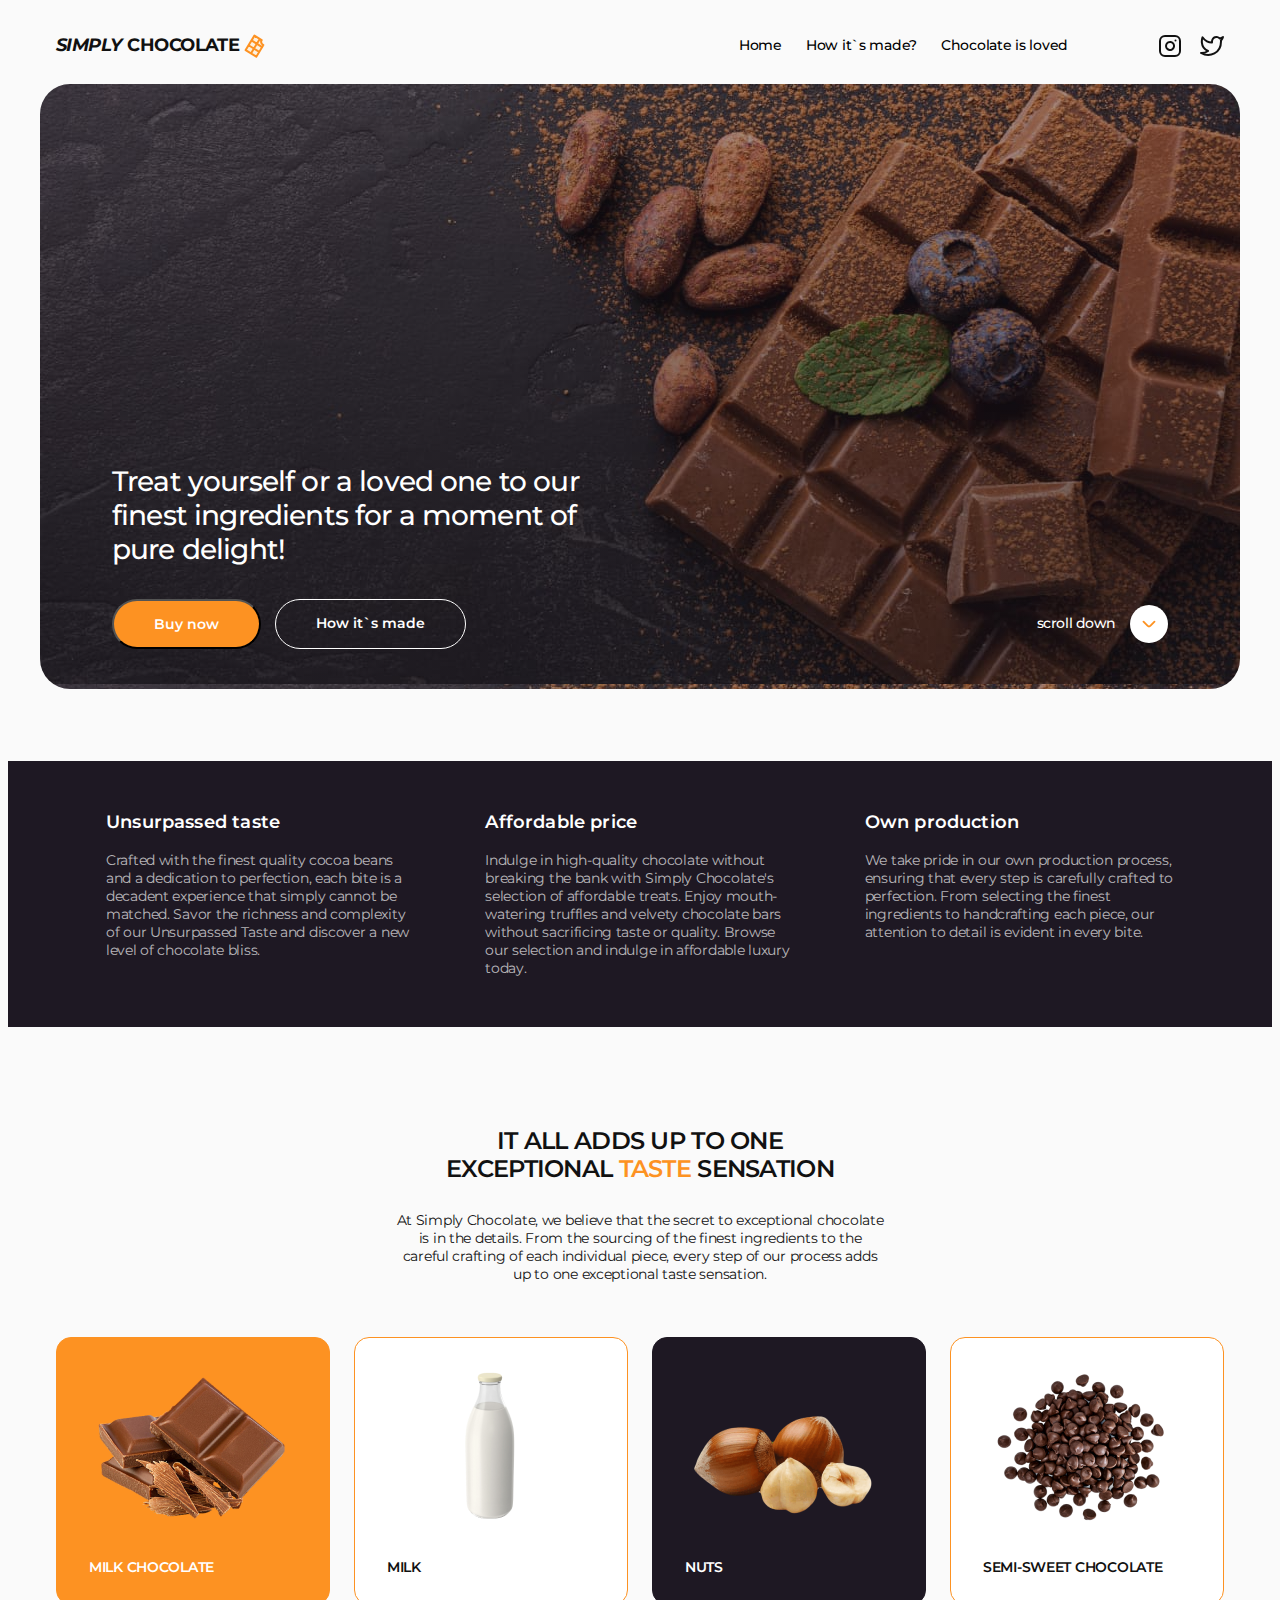
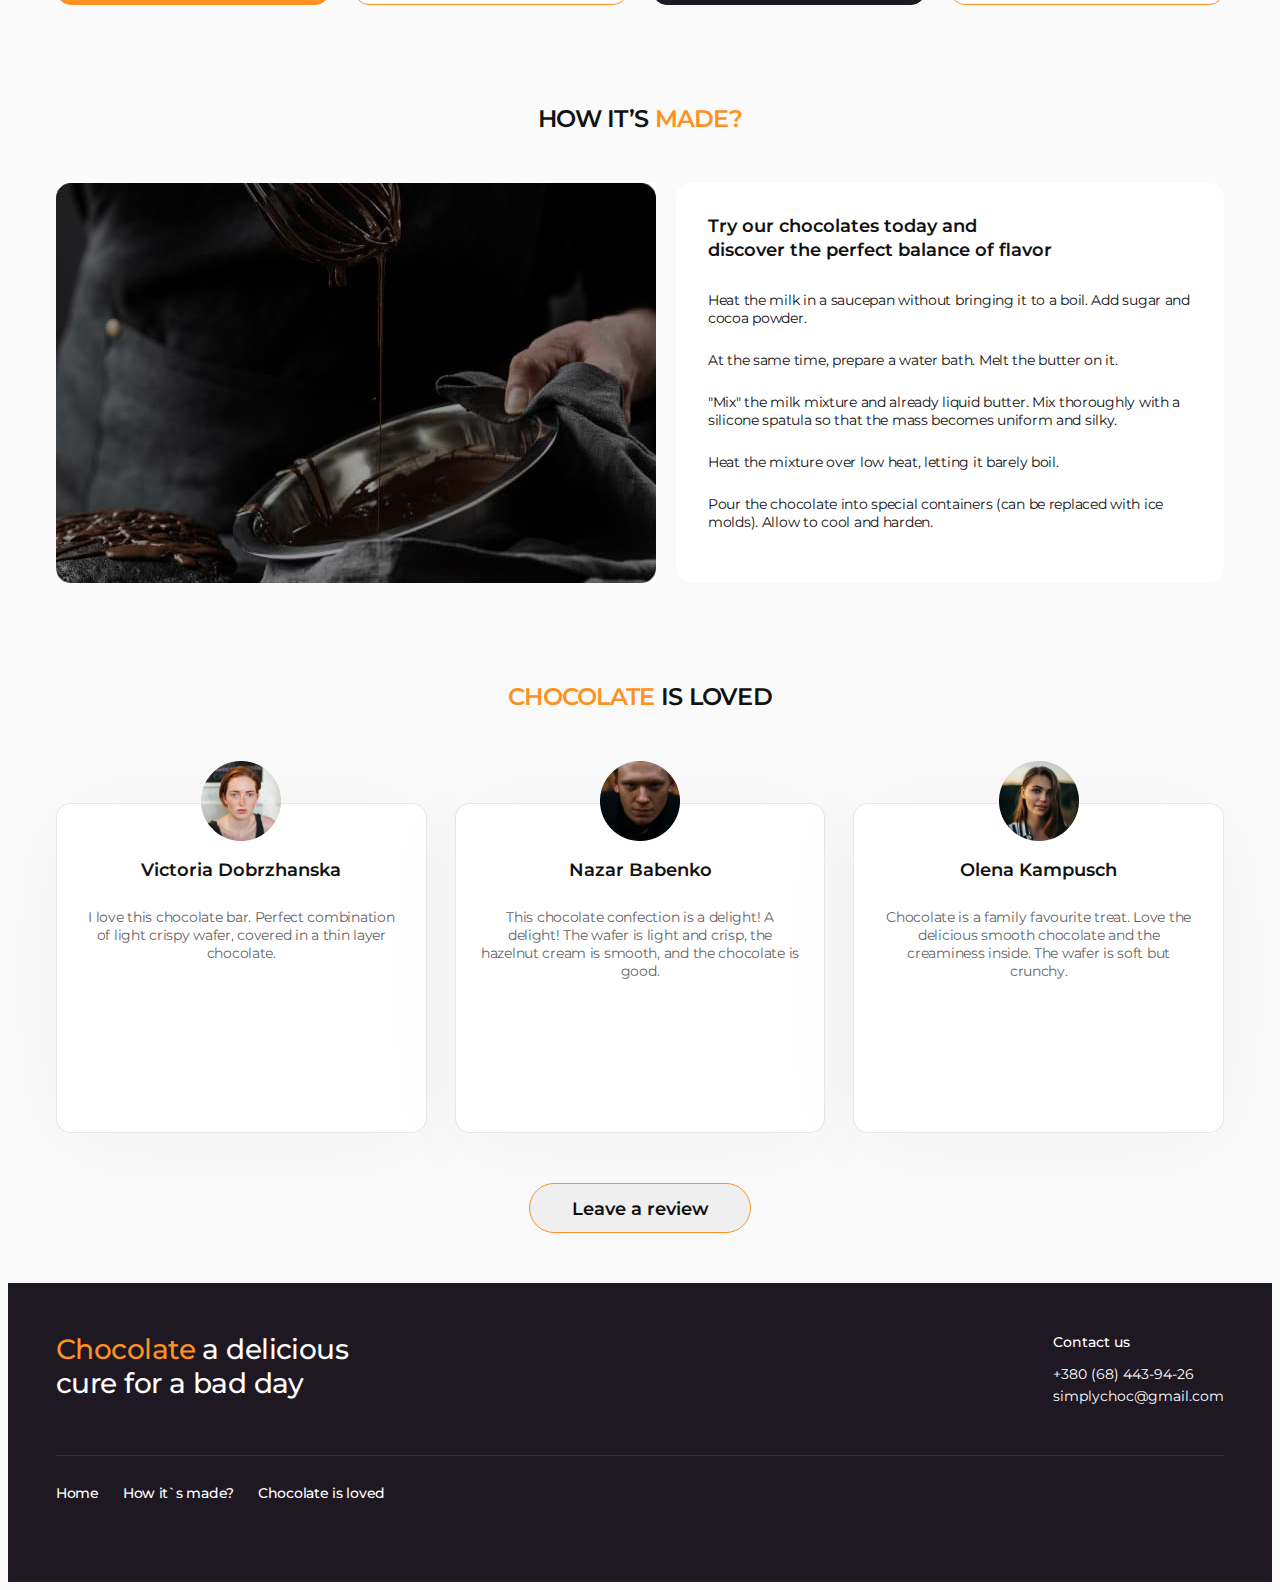
==== commit 87776c09: "header hero icons" ====
--- a/index.html
+++ b/index.html
@@ -27,12 +27,18 @@
   <body>
     <!-- #region header -->
     <header class="header">
-      <div class="container">
+      <div class="container page-header-container">
         <nav class="nav">
           <a class="logo" href="index.html"
-            ><span class="logo-span">SIMPLY</span> CHOCOLATE</a
-          >
+            ><span class="logo-span">SIMPLY</span>&nbsp;CHOCOLATE
+            <svg width="24" height="24" class="logo-icon">
+              <use href="./images/symbol-defs.svg#chocolate-logo"></use>
+            </svg>
+          </a>
           <ul class="menu">
+            <!-- <li class="menu-item">
+              <a class="menu-link sand" href="./sand.html">Sandbox</a>
+            </li> -->
             <li class="menu-item">
               <a class="menu-link" href="./index.html">Home</a>
             </li>
@@ -44,6 +50,22 @@
             </li>
           </ul>
         </nav>
+        <ul class="social-list">
+          <li class="social-list-item">
+            <a href="" class="social-lst-link">
+              <svg class="social-list-icon" width="24" height="24">
+                <use href="./images/symbol-defs.svg#instagram"></use>
+              </svg>
+            </a>
+          </li>
+          <li class="social-list-item">
+            <a href="" class="social-lst-link">
+              <svg class="social-list-icon" width="24" height="24">
+                <use href="./images/symbol-defs.svg#twitter"></use>
+              </svg>
+            </a>
+          </li>
+        </ul>
       </div>
     </header>
     <!-- #endregion header -->
@@ -61,7 +83,12 @@
                 <button type="button" class="hero-btn">Buy now</button>
                 <a href="#how-made" class="hero-made-link">How it`s made</a>
               </div>
-              <a href="#footer" class="down-link">scroll down</a>
+              <div class="scroll-down">
+                <a href="#footer" class="down-link">scroll down</a>
+                <svg width="38" height="38">
+                  <use href="./images/symbol-defs.svg#scroll"></use>
+                </svg>
+              </div>
             </div>
           </div>
         </div>
@@ -127,6 +154,17 @@
                 height="160"
               />
               <h3 class="ingred-item-title">milk chocolate</h3>
+              <div class="ingred-overlay">
+                Lorem ipsum dolor sit amet consectetur, adipisicing elit.
+                Expedita blanditiis magni molestias repellat nobis quam
+                exercitationem vitae atque illo dolores! Lorem ipsum dolor sit,
+                amet consectetur adipisicing elit. Earum at eum laboriosam
+                deserunt aliquid expedita impedit totam quas enim nemo nulla,
+                eaque in eveniet sint eius obcaecati repudiandae iusto minus
+                sequi cumque. Temporibus iusto nulla itaque sequi iure, vero
+                voluptatem architecto nobis mollitia a distinctio? Soluta,
+                laborum? Repellat, eaque sed?
+              </div>
             </li>
             <li class="ingred-item">
               <img
@@ -204,6 +242,7 @@
         </div>
       </section>
       <!-- #endregion how made -->
+
       <!-- #region reviews -->
       <section class="reviews container section-paddings" id="reviews">
         <h2 class="reviews-main-title">
--- a/css/styles.css
+++ b/css/styles.css
@@ -60,13 +60,20 @@
 /* #endregion basicsreset styles */
 
 /* #region header */
-
+.page-header-container {
+  display: flex;
+  align-items: center;
+  column-gap: 90px;
+}
 .nav {
   display: flex;
   justify-content: space-between;
   align-items: center;
+  flex-grow: 1;
 }
 .logo {
+  display: flex;
+  align-items: center;
   font-weight: 700;
   font-size: 18px;
   line-height: 1.11;
@@ -76,8 +83,12 @@
 .logo-span {
   font-style: italic;
 }
+.logo-icon {
+  margin-left: 4px;
+}
 .menu {
   display: flex;
+  align-items: baseline;
   column-gap: 24px;
 }
 
@@ -89,10 +100,29 @@
   font-size: 14px;
   line-height: 1.14;
   letter-spacing: -0.02em;
+  transition: color 250ms cubic-bezier(0.4, 0, 0.2, 1);
 }
 .menu-link:hover,
 .menu-link:focus {
   color: #fd9222;
+}
+.social-list {
+  display: flex;
+  column-gap: 18px;
+}
+.social-lst-link {
+  display: block;
+  line-height: 0;
+  stroke: #111;
+  transition: stroke 250ms cubic-bezier(0.4, 0, 0.2, 1);
+}
+.social-lst-link:hover,
+.social-lst-link:focus {
+  stroke: #fd9222;
+}
+
+.social-list-icon {
+  fill: none;
 }
 /* #endregion header */
 
@@ -104,6 +134,11 @@
   margin-right: auto;
   border-radius: 30px;
   margin-bottom: 72px;
+  background-image: linear-gradient(
+      rgba(30, 24, 35, 0.4),
+      rgba(30, 24, 35, 0.4)
+    ),
+    url(../images/hero-bcg-img.jpg);
 }
 .hero-elements {
   display: flex;
@@ -158,6 +193,11 @@
   color: #fd9222;
   background-color: #fff;
 }
+.scroll-down {
+  display: flex;
+  gap: 14px;
+  align-items: center;
+}
 .down-link {
   font-weight: 500;
   font-size: 14px;
@@ -239,6 +279,12 @@
   border-radius: 15px;
   color: #fff;
   border: 1px solid #fd9222;
+  position: relative;
+  overflow: hidden;
+}
+.ingred-item:hover .ingred-overlay,
+.ingred-item:focus .ingred-overlay {
+  transform: translateY(0%);
 }
 
 .ingred-item:nth-child(even) {
@@ -261,6 +307,19 @@
   line-height: 1.29;
   letter-spacing: -0.02em;
   text-transform: uppercase;
+}
+.ingred-overlay {
+  position: absolute;
+  width: 100%;
+  height: 100%;
+  top: 0;
+  left: 0;
+  background-color: #fff;
+  border-radius: 15px;
+  overflow: auto;
+  color: #111;
+  transform: translateY(101%);
+  transition: transform 500ms;
 }
 
 /* #endregion ingredients */
@@ -414,5 +473,14 @@
 .footer-address-list-item:not(:last-child) {
   margin-bottom: 4px;
 }
-
 /* #endregion footer */
+
+/* #region ==== SANDBOX ==== */
+
+.sand {
+  text-transform: uppercase;
+  font-size: 18px;
+  font-weight: 700;
+}
+
+/* #endregion ==== SANDBOX ==== */
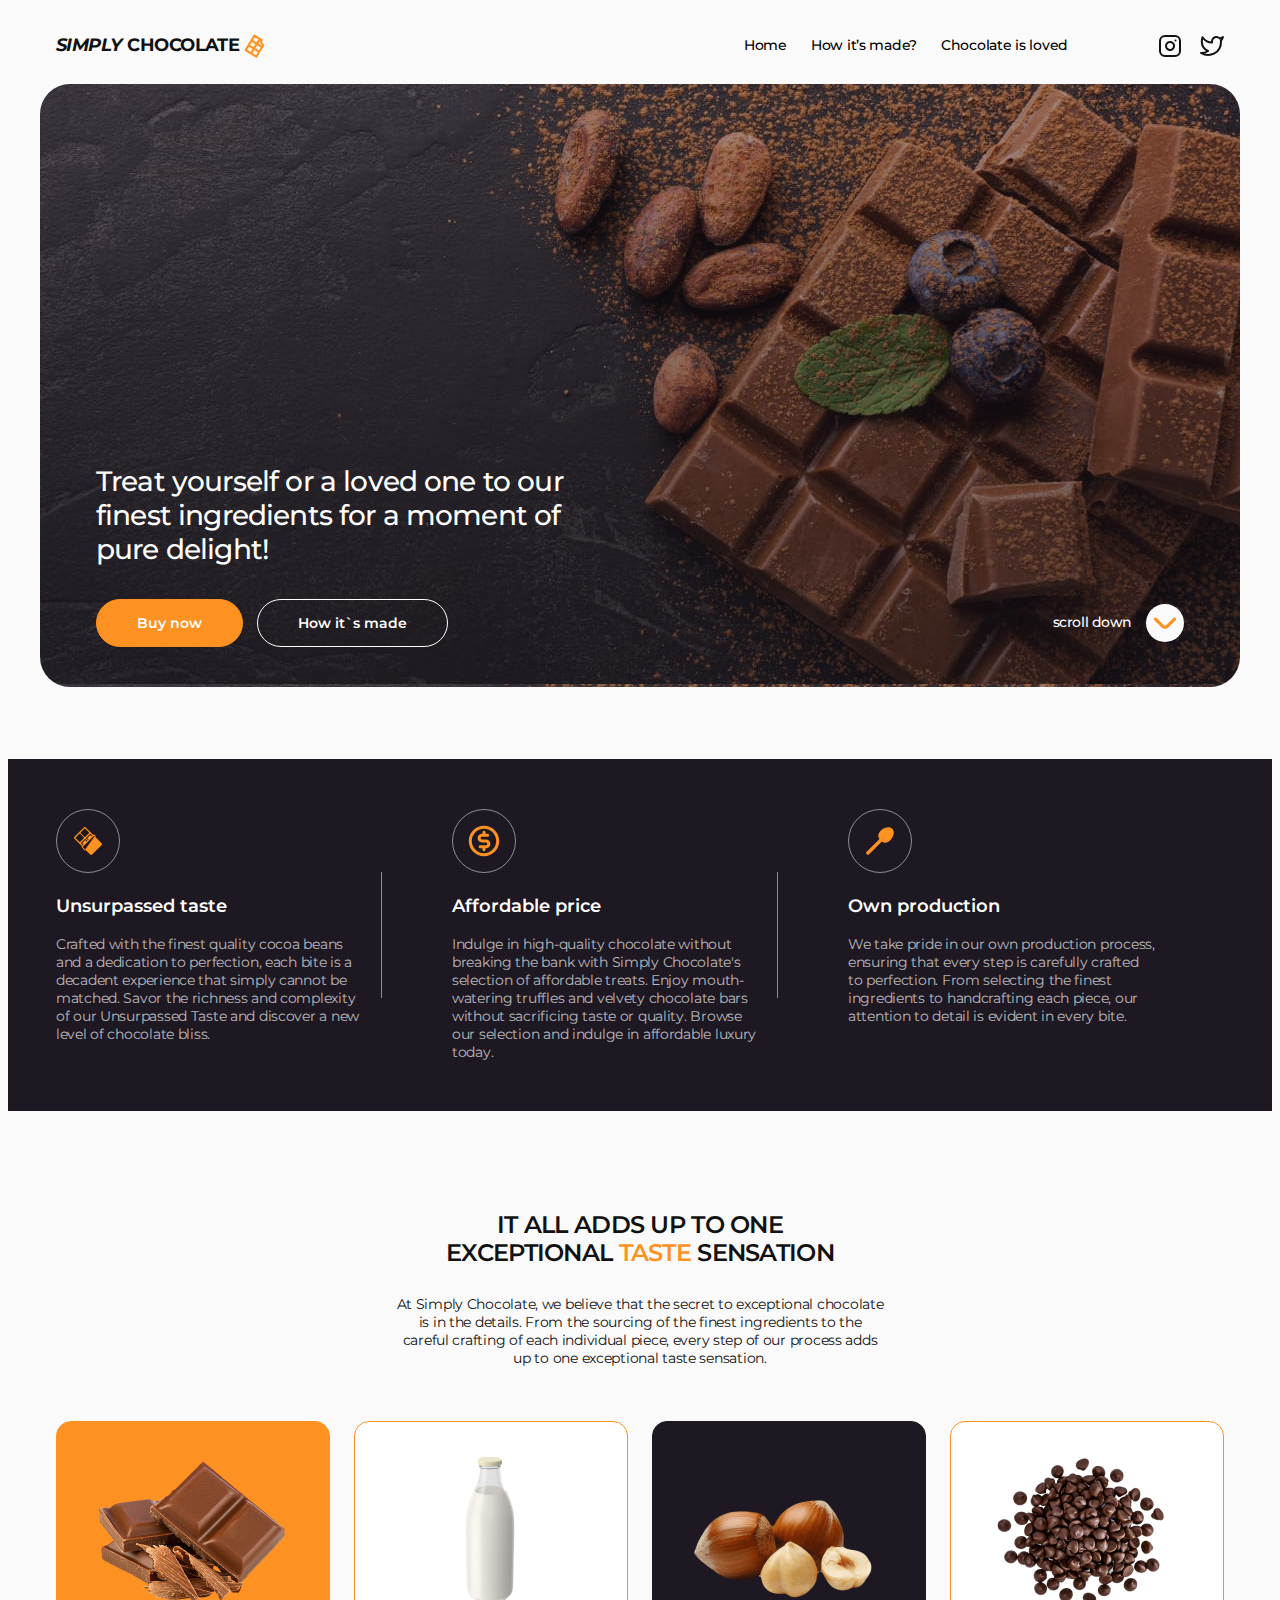
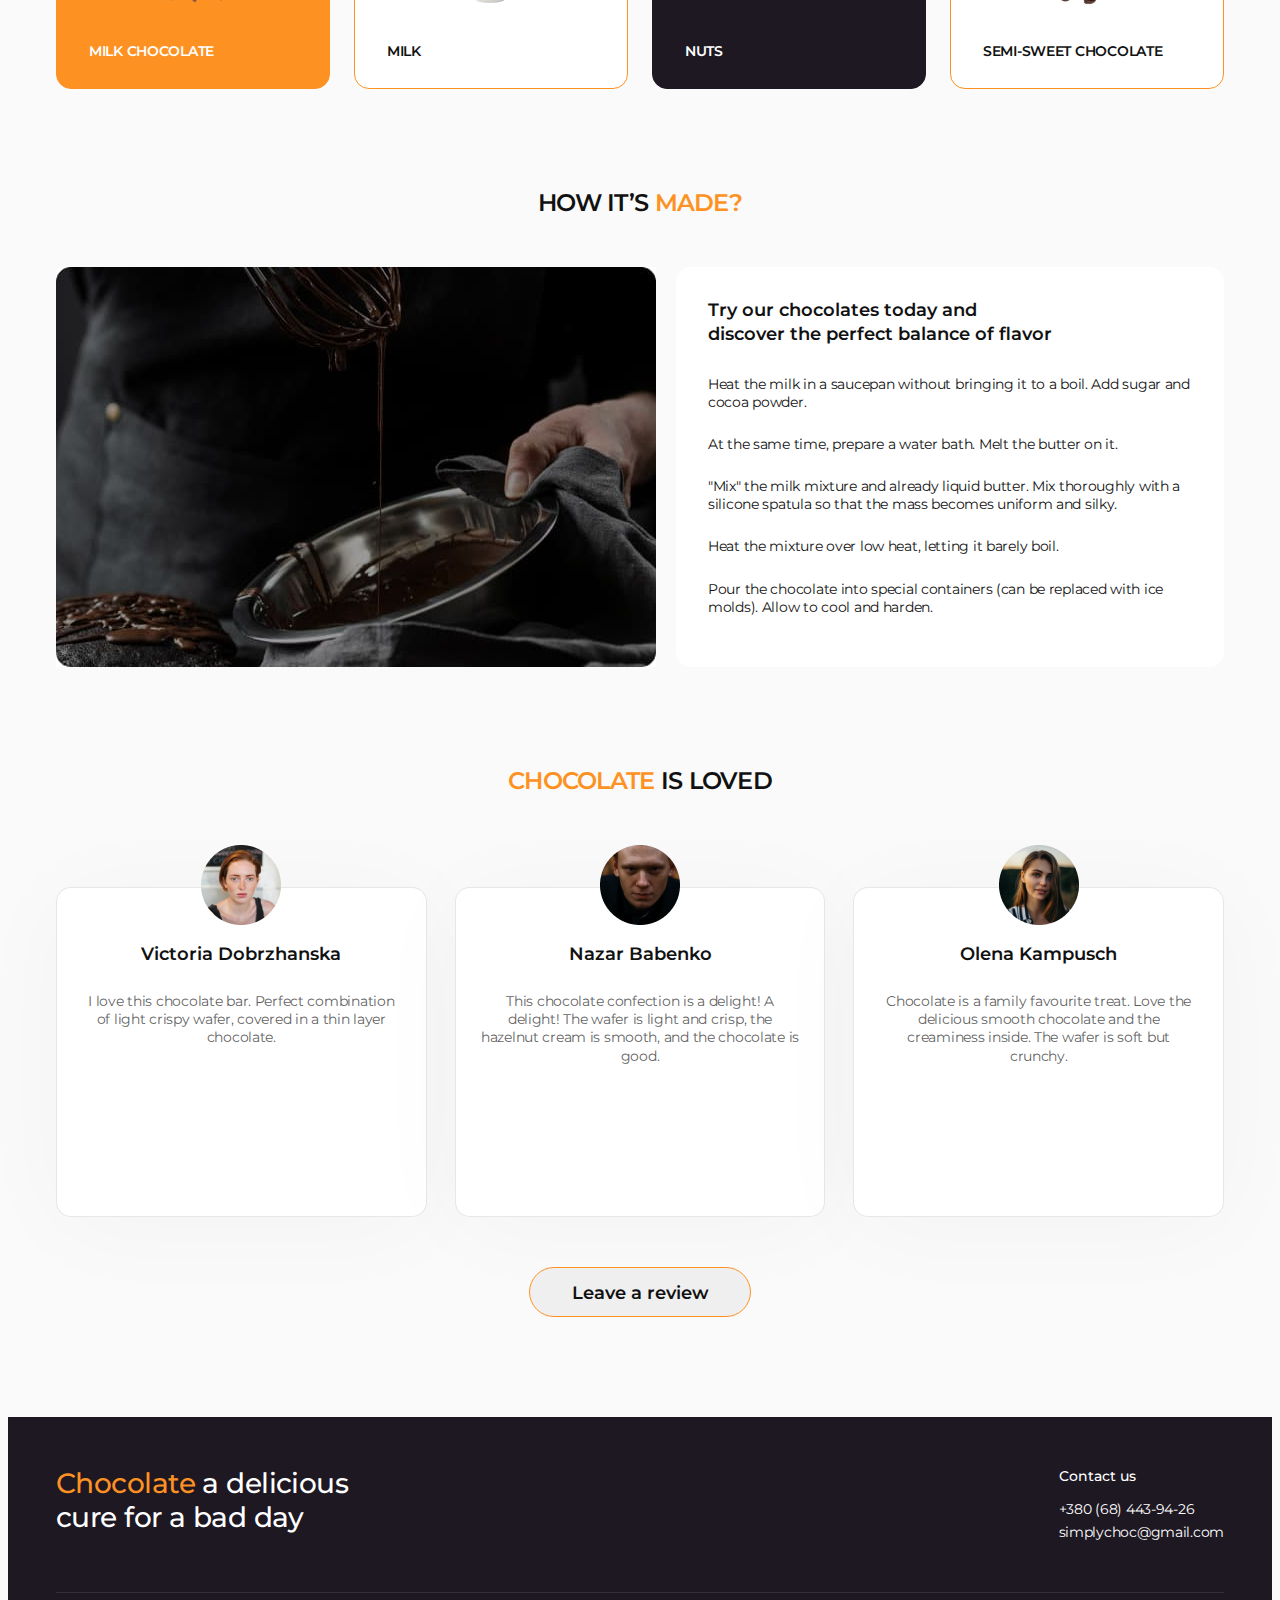
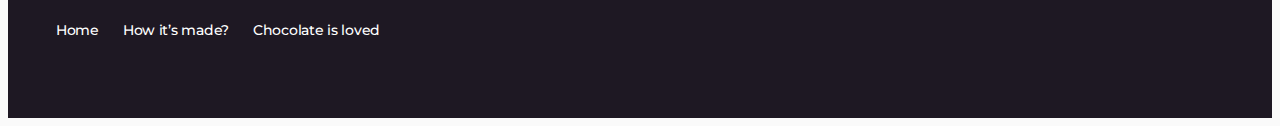
==== commit 2fa28cbf: "footer" ====
--- a/index.html
+++ b/index.html
@@ -43,7 +43,7 @@
               <a class="menu-link" href="./index.html">Home</a>
             </li>
             <li class="menu-item">
-              <a class="menu-link" href="#">How it`s made?</a>
+              <a class="menu-link" href="#">How it’s made?</a>
             </li>
             <li class="menu-item">
               <a class="menu-link" href="#">Chocolate is loved</a>
@@ -72,34 +72,38 @@
     <main>
       <!-- #region hero -->
       <section class="hero">
-        <div class="container">
-          <div class="hero-elements">
-            <h1 class="hero-title">
-              Treat yourself or a loved one to our finest ingredients for a
-              moment of pure delight!
-            </h1>
-            <div class="hero-links">
-              <div class="hero-buttons">
-                <button type="button" class="hero-btn">Buy now</button>
-                <a href="#how-made" class="hero-made-link">How it`s made</a>
-              </div>
-              <div class="scroll-down">
-                <a href="#footer" class="down-link">scroll down</a>
-                <svg width="38" height="38">
+        <div class="container hero-elements">
+          <h1 class="hero-title">
+            Treat yourself or a loved one to our finest ingredients for a moment
+            of pure delight!
+          </h1>
+          <div class="hero-links">
+            <div class="hero-buttons">
+              <button type="button" class="hero-btn">Buy now</button>
+              <a href="#how-made" class="hero-made-link">How it`s made</a>
+            </div>
+            <div class="scroll-down">
+              <a href="#benefits" class="down-link">
+                scroll down<svg class="scroll-down-icon" width="38" height="38">
                   <use href="./images/symbol-defs.svg#scroll"></use>
                 </svg>
-              </div>
+              </a>
             </div>
           </div>
         </div>
       </section>
       <!-- #endregion hero  -->
       <!-- #region benefits -->
-      <section class="benefits section-paddings">
-        <div class="container">
+      <section id="benefits" class="benefits section-paddings">
+        <div class="container benefits-container">
           <h2 class="visually-hidden">Our benefits</h2>
           <ul class="benefits-list">
             <li class="benef-item">
+              <div class="benefits-icon-wrapper">
+                <svg width="32" height="32">
+                  <use href="./images/symbol-defs.svg#taste"></use>
+                </svg>
+              </div>
               <h3 class="benefits-title">Unsurpassed taste</h3>
               <p class="benef-text">
                 Crafted with the finest quality cocoa beans and a dedication to
@@ -109,6 +113,11 @@
               </p>
             </li>
             <li class="benef-item">
+              <div class="benefits-icon-wrapper">
+                <svg width="32" height="32">
+                  <use href="./images/symbol-defs.svg#price"></use>
+                </svg>
+              </div>
               <h3 class="benefits-title">Affordable price</h3>
               <p class="benef-text">
                 Indulge in high-quality chocolate without breaking the bank with
@@ -119,6 +128,11 @@
               </p>
             </li>
             <li class="benef-item">
+              <div class="benefits-icon-wrapper">
+                <svg width="32" height="32">
+                  <use href="./images/symbol-defs.svg#spoon"></use>
+                </svg>
+              </div>
               <h3 class="benefits-title">Own production</h3>
               <p class="benef-text">
                 We take pride in our own production process, ensuring that every
@@ -155,15 +169,22 @@
               />
               <h3 class="ingred-item-title">milk chocolate</h3>
               <div class="ingred-overlay">
-                Lorem ipsum dolor sit amet consectetur, adipisicing elit.
-                Expedita blanditiis magni molestias repellat nobis quam
-                exercitationem vitae atque illo dolores! Lorem ipsum dolor sit,
-                amet consectetur adipisicing elit. Earum at eum laboriosam
-                deserunt aliquid expedita impedit totam quas enim nemo nulla,
-                eaque in eveniet sint eius obcaecati repudiandae iusto minus
-                sequi cumque. Temporibus iusto nulla itaque sequi iure, vero
-                voluptatem architecto nobis mollitia a distinctio? Soluta,
-                laborum? Repellat, eaque sed?
+                <h3 class="card-title">Milk chocolate</h3>
+                <ul class="card-list">
+                  <li class="card-list-item">
+                    <p class="like-btn">chocolate</p>
+                  </li>
+                  <li class="card-list-item">
+                    <p class="like-benefits">the benefits</p>
+                  </li>
+                </ul>
+                <p class="card-text">
+                  Milk chocolate is a solid chocolate confectionery containing
+                  cocoa, sugar and milk. It is the most consumed type of
+                  chocolate. Chocolate was originally sold and consumed as a
+                  beverage in pre-Columbian times. Although four-fifths of all
+                  milk chocolate is sold in the United States and Europe.
+                </p>
               </div>
             </li>
             <li class="ingred-item">
@@ -175,6 +196,25 @@
                 height="160"
               />
               <h3 class="ingred-item-title">milk</h3>
+              <div class="ingred-overlay">
+                <h3 class="card-title">Milk</h3>
+                <ul class="card-list">
+                  <li class="card-list-item">
+                    <p class="like-btn">milk</p>
+                  </li>
+                  <li class="card-list-item">
+                    <p class="like-benefits">the benefits</p>
+                  </li>
+                </ul>
+                <p class="card-text">
+                  Milk is a white liquid food produced by the mammary glands of
+                  mammals. It is the primary source of nutrition for young
+                  mammals (including breastfed human infants) before they are
+                  able to digest solid food.Early-lactation milk, which is
+                  called colostrum, contains antibodies that strengthen the
+                  immune system.
+                </p>
+              </div>
             </li>
             <li class="ingred-item">
               <img
@@ -185,6 +225,25 @@
                 height="160"
               />
               <h3 class="ingred-item-title">nuts</h3>
+              <div class="ingred-overlay">
+                <h3 class="card-title">Nuts</h3>
+                <ul class="card-list">
+                  <li class="card-list-item">
+                    <p class="like-btn">nuts</p>
+                  </li>
+                  <li class="card-list-item">
+                    <p class="like-benefits">the benefits</p>
+                  </li>
+                </ul>
+                <p class="card-text">
+                  Almonds, pistachios, and walnuts are some types of nuts that
+                  contain healthy nutrients. When eaten as part of a
+                  nutrient-dense diet, these 9 nuts may offer benefits such as
+                  reducing your risk of heart disease. They’re a good source of
+                  fiber, healthy fats, and plant protein. Plus, they’re great on
+                  their own.
+                </p>
+              </div>
             </li>
             <li class="ingred-item">
               <img
@@ -195,6 +254,25 @@
                 height="160"
               />
               <h3 class="ingred-item-title">semi-sweet chocolate</h3>
+              <div class="ingred-overlay">
+                <h3 class="card-title">semi - sweet chocolate</h3>
+                <ul class="card-list">
+                  <li class="card-list-item">
+                    <p class="like-btn">sweet chocolate</p>
+                  </li>
+                  <li class="card-list-item">
+                    <p class="like-benefits">the benefits</p>
+                  </li>
+                </ul>
+                <p class="card-text">
+                  Semi-sweet chocolate has a cocoa solid content of 35 to 65%.
+                  One of the best ways to gain an understanding of this type of
+                  chocolate is to compare it to a different type of chocolate.
+                  Semisweet is darker than milk chocolate. In a taste
+                  comparison, it has a slightly bitter taste whereas milk
+                  chocolate is sweeter and more mellow.
+                </p>
+              </div>
             </li>
           </ul>
         </div>
@@ -322,11 +400,13 @@
             <p class="footer-text">Contact us</p>
             <ul class="footer-address-list">
               <li class="footer-address-list-item">
-                <a href="tel:+380684439426"></a>+380 (68) 443-94-26
+                <a class="footer-address-list-link" href="tel:+380684439426">
+                  +380 (68) 443-94-26</a
+                >
               </li>
               <li class="footer-address-list-item">
                 <a
-                  class="footer-address-list-item"
+                  class="footer-address-list-link"
                   href="mailto:simplycthoc@gmail.com"
                   >simplychoc@gmail.com</a
                 >
@@ -340,7 +420,7 @@
               <a class="menu-link" href="./index.html">Home</a>
             </li>
             <li class="menu-item">
-              <a class="menu-link" href="#">How it`s made?</a>
+              <a class="menu-link" href="#">How it’s made?</a>
             </li>
             <li class="menu-item">
               <a class="menu-link" href="#">Chocolate is loved</a>
--- a/css/styles.css
+++ b/css/styles.css
@@ -173,37 +173,52 @@
   padding: 14px 40px;
   /* width: 144px;
   height: 45px; */
+  border: 1px solid #fd9222;
+  transition: color 250ms cubic-bezier(0.4, 0, 0.2, 1),
+    background-color 250ms cubic-bezier(0.4, 0, 0.2, 1),
+    border 250ms cubic-bezier(0.4, 0, 0.2, 1);
 }
 .hero-btn:hover,
 .hero-btn:focus {
   color: #fd9222;
   background-color: #fcf1e0;
+  border: 1px solid #fcf1e0;
 }
 .hero-made-link {
   font-weight: 600;
   font-size: 14px;
   color: #fff;
-  border: 1px solid #fff;
   border: 1px solid #fff;
   border-radius: 100px;
   padding: 14px 40px;
+  transition: color 250ms cubic-bezier(0.4, 0, 0.2, 1),
+    border-color 250ms cubic-bezier(0.4, 0, 0.2, 1);
 }
 .hero-made-link:hover,
 .hero-made-link:focus {
   color: #fd9222;
-  background-color: #fff;
+  border-color: #fd9222;
 }
 .scroll-down {
   display: flex;
   gap: 14px;
   align-items: center;
 }
+.scroll-down-icon {
+  fill: #fd9222;
+  background-color: #fafafa;
+  border-radius: 50%;
+}
 .down-link {
+  display: flex;
+  align-items: center;
+  gap: 14px;
   font-weight: 500;
   font-size: 14px;
   line-height: 1.28;
   letter-spacing: -0.03em;
   color: #fff;
+  transition: color 250ms cubic-bezier(0.4, 0, 0.2, 1);
 }
 .down-link:hover,
 .down-link:focus {
@@ -217,25 +232,52 @@
   background-color: #1e1823;
   margin-bottom: 50px;
 }
+.benefits-container {
+  padding: 0 34px;
+}
 .benefits-list {
   display: flex;
-  padding: 0 50px;
-  gap: 70px;
+  /* padding: 0 50px; */
+  column-gap: 88px;
 }
 .benef-item {
-  max-width: calc((100% - 140px) / 3);
+  max-width: calc((100% - 2 * 88px) / 3);
+  max-width: 308px;
+  position: relative;
+}
+.benefits-icon-wrapper {
+  display: flex;
+  justify-content: center;
+  align-items: center;
+  margin-bottom: 22px;
+  border: 1px solid rgba(255, 255, 255, 0.5);
+  border-radius: 365px;
+  width: 62px;
+  height: 62px;
 }
 .benefits-title {
   font-weight: 600;
   font-size: 18px;
-  letter-spacing: 0.01em;
+  /* letter-spacing: 0.01em; */
   color: #fff;
   margin-bottom: 18px;
 }
 .benef-text {
   font-size: 14px;
+  line-height: 1.29;
   letter-spacing: -0.02em;
   color: rgba(255, 255, 255, 0.7);
+}
+.benef-item:not(:last-child)::after {
+  content: '';
+  width: 1px;
+  height: 50%;
+  top: 50%;
+  background-color: rgba(255, 255, 255, 0.5);
+  position: absolute;
+  top: 50%;
+  right: -18px;
+  transform: translateY(-50%);
 }
 /* #endregion */
 
@@ -308,6 +350,7 @@
   letter-spacing: -0.02em;
   text-transform: uppercase;
 }
+
 .ingred-overlay {
   position: absolute;
   width: 100%;
@@ -320,8 +363,52 @@
   color: #111;
   transform: translateY(101%);
   transition: transform 500ms;
-}
-
+  padding: 20px;
+}
+.card-title {
+  font-weight: 600;
+  font-size: 18px;
+  letter-spacing: -0.03em;
+  text-transform: uppercase;
+  color: #111;
+  margin-bottom: 8px;
+}
+.card-list {
+  display: flex;
+  gap: 6px;
+  margin-bottom: 14px;
+}
+.card-list-item {
+}
+.like-btn {
+  border-radius: 35px;
+  padding: 6px 16px;
+  background-color: #fd9222;
+  font-weight: 400;
+  font-size: 10px;
+  line-height: 1.2;
+  color: #fff;
+  border: 1px solid #fd9222;
+}
+.like-benefits {
+  border: 1px solid #fd9222;
+  border-radius: 35px;
+  padding: 6px 16px;
+  background-color: #fafafa;
+  font-weight: 400;
+  font-size: 10px;
+  line-height: 1.2;
+  color: #111;
+}
+.card-text {
+  font-weight: 400;
+  font-size: 14px;
+
+  /* line-height: 18px; */
+  line-height: 1.28571;
+  letter-spacing: -0.02em;
+  color: #111;
+}
 /* #endregion ingredients */
 
 /* #region how-made */
@@ -373,6 +460,7 @@
   display: flex;
   flex-direction: column;
   align-items: center;
+  padding-bottom: 100px;
 }
 .reviews-main-title {
   font-weight: 600;
@@ -437,6 +525,13 @@
   padding: 14px 40px;
   width: 222px;
   height: 50px;
+  transition: color 250ms cubic-bezier(0.4, 0, 0.2, 1),
+    background-color 250ms cubic-bezier(0.4, 0, 0.2, 1);
+}
+.review-btn:hover,
+.review-btn:focus {
+  color: #fff;
+  background-color: #fd9222;
 }
 /* #endregion reviews*/
 
@@ -464,11 +559,17 @@
   line-height: 1.29;
   margin-bottom: 14px;
 }
-.footer-address-list {
-}
-.footer-address-list-item {
-  font-size: 14px;
-  line-height: 1.29;
+/* .footer-address-list {
+} */
+.footer-address-list-link {
+  font-size: 14px;
+  line-height: 1.29;
+  letter-spacing: -0.02em;
+  transition: color 250ms cubic-bezier(0.4, 0, 0.2, 1);
+}
+.footer-address-list-link:hover,
+.footer-address-list-link:focus {
+  color: #fd9222;
 }
 .footer-address-list-item:not(:last-child) {
   margin-bottom: 4px;
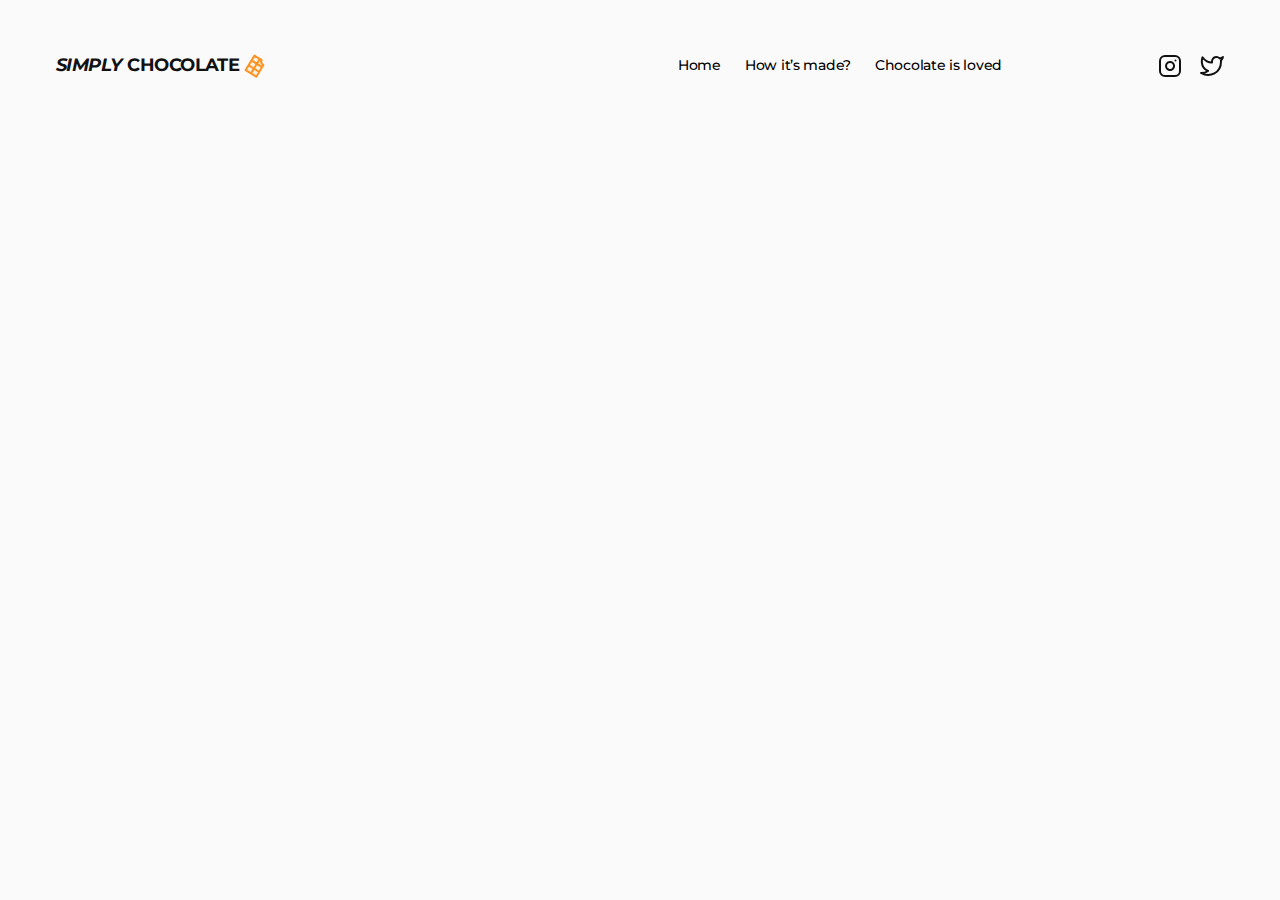
==== commit 8883287f: "header adaptive markup" ====
--- a/index.html
+++ b/index.html
@@ -35,7 +35,7 @@
               <use href="./images/symbol-defs.svg#chocolate-logo"></use>
             </svg>
           </a>
-          <ul class="menu">
+          <ul class="header-menu">
             <!-- <li class="menu-item">
               <a class="menu-link sand" href="./sand.html">Sandbox</a>
             </li> -->
@@ -66,12 +66,17 @@
             </a>
           </li>
         </ul>
+        <button class="burger-btn" type="button">
+          <svg class="burger-icon" width="28" height="28">
+            <use href="./images/icons.svg#burger"></use>
+          </svg>
+        </button>
       </div>
     </header>
     <!-- #endregion header -->
     <main>
       <!-- #region hero -->
-      <section class="hero">
+      <!-- <section class="hero">
         <div class="container hero-elements">
           <h1 class="hero-title">
             Treat yourself or a loved one to our finest ingredients for a moment
@@ -91,10 +96,10 @@
             </div>
           </div>
         </div>
-      </section>
+      </section> -->
       <!-- #endregion hero  -->
       <!-- #region benefits -->
-      <section id="benefits" class="benefits section-paddings">
+      <!-- <section id="benefits" class="benefits section-paddings">
         <div class="container benefits-container">
           <h2 class="visually-hidden">Our benefits</h2>
           <ul class="benefits-list">
@@ -143,10 +148,10 @@
             </li>
           </ul>
         </div>
-      </section>
+      </section> -->
       <!-- #endregion benefits -->
       <!-- #region ingredients -->
-      <section class="ingredients section-paddings">
+      <!-- <section class="ingredients section-paddings">
         <div class="container">
           <h2 class="ingred-title ingred-title-width">
             IT ALL ADDS UP TO ONE EXCEPTIONAL
@@ -276,10 +281,10 @@
             </li>
           </ul>
         </div>
-      </section>
+      </section> -->
       <!-- #endregion ingredients -->
       <!-- #region how made -->
-      <section class="how-made container section-paddings" id="how-made">
+      <!-- <section class="how-made container section-paddings" id="how-made">
         <h2 class="how-sect-title">
           hOW IT’S <span class="color-part">made?</span>
         </h2>
@@ -318,11 +323,11 @@
             </ul>
           </div>
         </div>
-      </section>
+      </section> -->
       <!-- #endregion how made -->
 
       <!-- #region reviews -->
-      <section class="reviews container section-paddings" id="reviews">
+      <!-- <section class="reviews container section-paddings" id="reviews">
         <h2 class="reviews-main-title">
           <span class="color-part">chocolate</span> is loved
         </h2>
@@ -386,10 +391,10 @@
           </li>
         </ul>
         <button type="button" class="review-btn">Leave a review</button>
-      </section>
+      </section> -->
       <!-- #endregion reviews -->
     </main>
-    <footer class="footer section-paddings" id="footer">
+    <!-- <footer class="footer section-paddings" id="footer">
       <div class="container">
         <div class="footer-top">
           <h2 class="footer-main-title">
@@ -428,6 +433,6 @@
           </ul>
         </nav>
       </div>
-    </footer>
+    </footer> -->
   </body>
 </html>
--- a/css/styles.css
+++ b/css/styles.css
@@ -1,4 +1,3 @@
-/* #region basics reset styles */
 body {
   font-family: Montserrat, sans-serif;
   background-color: #fafafa;
@@ -47,23 +46,33 @@
   overflow: hidden;
 }
 .container {
-  max-width: 1168px;
+  /* max-width: 367px; */
   padding-left: 16px;
   padding-right: 16px;
   margin-left: auto;
   margin-right: auto;
 }
+@media screen and (min-width: 768px) {
+  .container {
+    max-width: 768px;
+  }
+}
+@media screen and (min-width: 1168px) {
+  .container {
+    max-width: 1168px;
+  }
+}
+
 .section-paddings {
   padding-top: 50px;
   padding-bottom: 50px;
 }
-/* #endregion basicsreset styles */
 
-/* #region header */
 .page-header-container {
   display: flex;
   align-items: center;
-  column-gap: 90px;
+  /* column-gap: 90px; */
+  padding: 20px 16px 14px 16px;
 }
 .nav {
   display: flex;
@@ -86,502 +95,74 @@
 .logo-icon {
   margin-left: 4px;
 }
-.menu {
-  display: flex;
-  align-items: baseline;
-  column-gap: 24px;
+
+.header-menu,
+.social-list {
+  display: none;
+}
+@media screen and (min-width: 768px) {
+  .header-menu,
+  .social-list {
+    display: flex;
+    align-items: baseline;
+    column-gap: 24px;
+  }
 }
 
-.menu-link {
-  display: block;
-  padding-top: 30px;
-  padding-bottom: 30px;
-  font-weight: 500;
-  font-size: 14px;
-  line-height: 1.14;
-  letter-spacing: -0.02em;
-  transition: color 250ms cubic-bezier(0.4, 0, 0.2, 1);
+.burger-btn {
+  cursor: pointer;
+  border: 0;
+  background-color: transparent;
+  padding: 0;
 }
-.menu-link:hover,
-.menu-link:focus {
-  color: #fd9222;
-}
-.social-list {
-  display: flex;
-  column-gap: 18px;
-}
-.social-lst-link {
-  display: block;
-  line-height: 0;
-  stroke: #111;
-  transition: stroke 250ms cubic-bezier(0.4, 0, 0.2, 1);
-}
-.social-lst-link:hover,
-.social-lst-link:focus {
-  stroke: #fd9222;
+@media screen and (min-width: 768px) {
+  .burger-btn {
+    display: none;
+  }
 }
 
-.social-list-icon {
-  fill: none;
-}
-/* #endregion header */
+@media screen and (min-width: 768px) {
+  .menu-link {
+    display: block;
+    padding-top: 30px;
+    padding-bottom: 30px;
+    font-weight: 500;
+    font-size: 14px;
+    line-height: 1.14;
+    letter-spacing: -0.02em;
+    transition: color 250ms cubic-bezier(0.4, 0, 0.2, 1);
+  }
+  .menu-link:hover,
+  .menu-link:focus {
+    color: #fd9222;
+  }
+  .social-list {
+    display: flex;
+    column-gap: 18px;
+  }
+  .social-lst-link {
+    display: block;
+    line-height: 0;
+    stroke: #111;
+    transition: stroke 250ms cubic-bezier(0.4, 0, 0.2, 1);
+  }
+  .social-lst-link:hover,
+  .social-lst-link:focus {
+    stroke: #fd9222;
+  }
 
-/* #region hero */
-.hero {
-  background-color: #1e1823;
-  max-width: 1200px;
-  margin-left: auto;
-  margin-right: auto;
-  border-radius: 30px;
-  margin-bottom: 72px;
-  background-image: linear-gradient(
-      rgba(30, 24, 35, 0.4),
-      rgba(30, 24, 35, 0.4)
-    ),
-    url(../images/hero-bcg-img.jpg);
-}
-.hero-elements {
-  display: flex;
-  flex-direction: column;
-  padding: 381px 56px 40px;
-}
-.hero-title {
-  font-weight: 500;
-  font-size: 28px;
-  line-height: 1.21;
-  letter-spacing: -0.03em;
-  color: #fff;
-  max-width: 484px;
-  margin-bottom: 32px;
-}
-.hero-buttons {
-  display: flex;
-  gap: 14px;
-}
-.hero-links {
-  display: flex;
-  justify-content: space-between;
-  align-items: center;
-}
-.hero-btn {
-  font-weight: 600;
-  font-size: 14px;
-  color: #fff;
-  background-color: #fd9222;
-  cursor: pointer;
-  border-radius: 100px;
-  padding: 14px 40px;
-  /* width: 144px;
-  height: 45px; */
-  border: 1px solid #fd9222;
-  transition: color 250ms cubic-bezier(0.4, 0, 0.2, 1),
-    background-color 250ms cubic-bezier(0.4, 0, 0.2, 1),
-    border 250ms cubic-bezier(0.4, 0, 0.2, 1);
-}
-.hero-btn:hover,
-.hero-btn:focus {
-  color: #fd9222;
-  background-color: #fcf1e0;
-  border: 1px solid #fcf1e0;
-}
-.hero-made-link {
-  font-weight: 600;
-  font-size: 14px;
-  color: #fff;
-  border: 1px solid #fff;
-  border-radius: 100px;
-  padding: 14px 40px;
-  transition: color 250ms cubic-bezier(0.4, 0, 0.2, 1),
-    border-color 250ms cubic-bezier(0.4, 0, 0.2, 1);
-}
-.hero-made-link:hover,
-.hero-made-link:focus {
-  color: #fd9222;
-  border-color: #fd9222;
-}
-.scroll-down {
-  display: flex;
-  gap: 14px;
-  align-items: center;
-}
-.scroll-down-icon {
-  fill: #fd9222;
-  background-color: #fafafa;
-  border-radius: 50%;
-}
-.down-link {
-  display: flex;
-  align-items: center;
-  gap: 14px;
-  font-weight: 500;
-  font-size: 14px;
-  line-height: 1.28;
-  letter-spacing: -0.03em;
-  color: #fff;
-  transition: color 250ms cubic-bezier(0.4, 0, 0.2, 1);
-}
-.down-link:hover,
-.down-link:focus {
-  color: #fd9222;
-}
-/* #endregion hero */
-
-/* #region benefits */
-
-.benefits {
-  background-color: #1e1823;
-  margin-bottom: 50px;
-}
-.benefits-container {
-  padding: 0 34px;
-}
-.benefits-list {
-  display: flex;
-  /* padding: 0 50px; */
-  column-gap: 88px;
-}
-.benef-item {
-  max-width: calc((100% - 2 * 88px) / 3);
-  max-width: 308px;
-  position: relative;
-}
-.benefits-icon-wrapper {
-  display: flex;
-  justify-content: center;
-  align-items: center;
-  margin-bottom: 22px;
-  border: 1px solid rgba(255, 255, 255, 0.5);
-  border-radius: 365px;
-  width: 62px;
-  height: 62px;
-}
-.benefits-title {
-  font-weight: 600;
-  font-size: 18px;
-  /* letter-spacing: 0.01em; */
-  color: #fff;
-  margin-bottom: 18px;
-}
-.benef-text {
-  font-size: 14px;
-  line-height: 1.29;
-  letter-spacing: -0.02em;
-  color: rgba(255, 255, 255, 0.7);
-}
-.benef-item:not(:last-child)::after {
-  content: '';
-  width: 1px;
-  height: 50%;
-  top: 50%;
-  background-color: rgba(255, 255, 255, 0.5);
-  position: absolute;
-  top: 50%;
-  right: -18px;
-  transform: translateY(-50%);
-}
-/* #endregion */
-
-/* #region ingredients */
-
-.color-part {
-  color: #fd9222;
+  .social-list-icon {
+    fill: none;
+  }
 }
 
-.ingred-title {
-  font-weight: 600;
-  font-size: 24px;
-  line-height: 1.17;
-  letter-spacing: -0.03em;
-  text-transform: uppercase;
-  text-align: center;
-  color: #111;
+@media screen and (min-width: 768px) {
+  .header-menu {
+    margin-right: 48px;
+  }
 }
-.ingred-title-width {
-  max-width: 411px;
-  margin: 0 auto 28px;
+@media screen and (min-width: 1168px) {
+  .header-menu {
+    margin-right: 156px;
+  }
 }
-.ingred-text {
-  max-width: 488px;
-  margin-bottom: 54px;
-  margin-left: auto;
-  margin-right: auto;
-  font-size: 14px;
-  line-height: 1.29;
-  letter-spacing: -0.02em;
-  text-align: center;
-  color: #111;
-}
-.ingred-list {
-  display: flex;
-  column-gap: 24px;
-}
-.ingred-item {
-  width: calc((100% - 72px) / 3);
-  padding: 28px 32px;
-  border-radius: 15px;
-  color: #fff;
-  border: 1px solid #fd9222;
-  position: relative;
-  overflow: hidden;
-}
-.ingred-item:hover .ingred-overlay,
-.ingred-item:focus .ingred-overlay {
-  transform: translateY(0%);
-}
-
-.ingred-item:nth-child(even) {
-  background-color: #fff;
-  color: #111;
-}
-.ingred-item:nth-child(4n + 1) {
-  background-color: #fd9222;
-}
-.ingred-item:nth-child(4n + 3) {
-  background-color: #1e1823;
-  border: 1px solid #1e1823;
-}
-.ingred-img {
-  margin-bottom: 32px;
-}
-.ingred-item-title {
-  font-weight: 600;
-  font-size: 14px;
-  line-height: 1.29;
-  letter-spacing: -0.02em;
-  text-transform: uppercase;
-}
-
-.ingred-overlay {
-  position: absolute;
-  width: 100%;
-  height: 100%;
-  top: 0;
-  left: 0;
-  background-color: #fff;
-  border-radius: 15px;
-  overflow: auto;
-  color: #111;
-  transform: translateY(101%);
-  transition: transform 500ms;
-  padding: 20px;
-}
-.card-title {
-  font-weight: 600;
-  font-size: 18px;
-  letter-spacing: -0.03em;
-  text-transform: uppercase;
-  color: #111;
-  margin-bottom: 8px;
-}
-.card-list {
-  display: flex;
-  gap: 6px;
-  margin-bottom: 14px;
-}
-.card-list-item {
-}
-.like-btn {
-  border-radius: 35px;
-  padding: 6px 16px;
-  background-color: #fd9222;
-  font-weight: 400;
-  font-size: 10px;
-  line-height: 1.2;
-  color: #fff;
-  border: 1px solid #fd9222;
-}
-.like-benefits {
-  border: 1px solid #fd9222;
-  border-radius: 35px;
-  padding: 6px 16px;
-  background-color: #fafafa;
-  font-weight: 400;
-  font-size: 10px;
-  line-height: 1.2;
-  color: #111;
-}
-.card-text {
-  font-weight: 400;
-  font-size: 14px;
-
-  /* line-height: 18px; */
-  line-height: 1.28571;
-  letter-spacing: -0.02em;
-  color: #111;
-}
-/* #endregion ingredients */
-
-/* #region how-made */
-
-.how-sect-title {
-  font-weight: 600;
-  font-size: 24px;
-  line-height: 1.17;
-  letter-spacing: -0.03em;
-  text-transform: uppercase;
-  text-align: center;
-  color: #111;
-  margin-bottom: 50px;
-}
-.how-content {
-  display: flex;
-  gap: 20px;
-}
-.title-ul {
-  display: flex;
-  flex-direction: column;
-  gap: 28px;
-  padding: 32px;
-  background-color: #fff;
-  border-radius: 15px;
-}
-.how-text-title {
-  font-weight: 600;
-  font-size: 18px;
-  line-height: 1.33;
-  color: #111;
-  max-width: 350px;
-}
-.how-list {
-  display: flex;
-  flex-direction: column;
-  gap: 24px;
-}
-.how-text-item {
-  font-size: 14px;
-  line-height: 1.29;
-  letter-spacing: -0.02em;
-  color: #111;
-}
-/* #endregion how-made */
-
-/* #region reviews*/
-.reviews {
-  display: flex;
-  flex-direction: column;
-  align-items: center;
-  padding-bottom: 100px;
-}
-.reviews-main-title {
-  font-weight: 600;
-  font-size: 24px;
-  line-height: 1.17;
-  letter-spacing: -0.03em;
-  text-transform: uppercase;
-  text-align: center;
-  color: #111;
-  margin-bottom: 50px;
-}
-.reviews-list {
-  display: flex;
-  gap: 28px;
-  margin-bottom: 50px;
-}
-.reviews-item {
-  display: flex;
-  flex-direction: column;
-  justify-content: center;
-}
-.rew-img-txt {
-  display: flex;
-  flex-direction: column;
-}
-.rew-img-name {
-  display: flex;
-  flex-direction: column;
-  align-items: center;
-  z-index: 1;
-  gap: 18px;
-}
-.reviews-title {
-  font-weight: 600;
-  font-size: 18px;
-  line-height: 1.33;
-  color: #111;
-}
-.reviews-text {
-  font-size: 14px;
-  line-height: 1.29;
-  letter-spacing: -0.02em;
-  text-align: center;
-  color: rgba(17, 17, 17, 0.7);
-  padding: 104px 24px 24px 24px;
-  background-color: #fff;
-  box-shadow: 0 9px 100px 0 rgba(17, 17, 17, 0.03);
-  border-right: 15px;
-  border: 1px solid rgba(17, 17, 17, 0.1);
-  border-radius: 15px;
-  max-width: 360px;
-  margin-top: -80px;
-  min-height: 200px;
-}
-.review-btn {
-  font-weight: 600;
-  font-size: 18px;
-  color: #111;
-
-  border: 1px solid #fd9222;
-  border-radius: 100px;
-  padding: 14px 40px;
-  width: 222px;
-  height: 50px;
-  transition: color 250ms cubic-bezier(0.4, 0, 0.2, 1),
-    background-color 250ms cubic-bezier(0.4, 0, 0.2, 1);
-}
-.review-btn:hover,
-.review-btn:focus {
-  color: #fff;
-  background-color: #fd9222;
-}
-/* #endregion reviews*/
-
-/* #region footer */
-.footer {
-  background-color: #1e1823;
-  color: #fff;
-}
-.footer-top {
-  display: flex;
-  justify-content: space-between;
-  border-bottom: 1px solid rgba(255, 255, 255, 0.1);
-  padding-bottom: 50px;
-}
-.footer-main-title {
-  max-width: 300px;
-  font-weight: 500;
-  font-size: 28px;
-  line-height: 1.21;
-  letter-spacing: -0.02em;
-}
-.footer-text {
-  font-weight: 500;
-  font-size: 14px;
-  line-height: 1.29;
-  margin-bottom: 14px;
-}
-/* .footer-address-list {
-} */
-.footer-address-list-link {
-  font-size: 14px;
-  line-height: 1.29;
-  letter-spacing: -0.02em;
-  transition: color 250ms cubic-bezier(0.4, 0, 0.2, 1);
-}
-.footer-address-list-link:hover,
-.footer-address-list-link:focus {
-  color: #fd9222;
-}
-.footer-address-list-item:not(:last-child) {
-  margin-bottom: 4px;
-}
-/* #endregion footer */
-
-/* #region ==== SANDBOX ==== */
-
-.sand {
-  text-transform: uppercase;
-  font-size: 18px;
-  font-weight: 700;
-}
-
-/* #endregion ==== SANDBOX ==== */
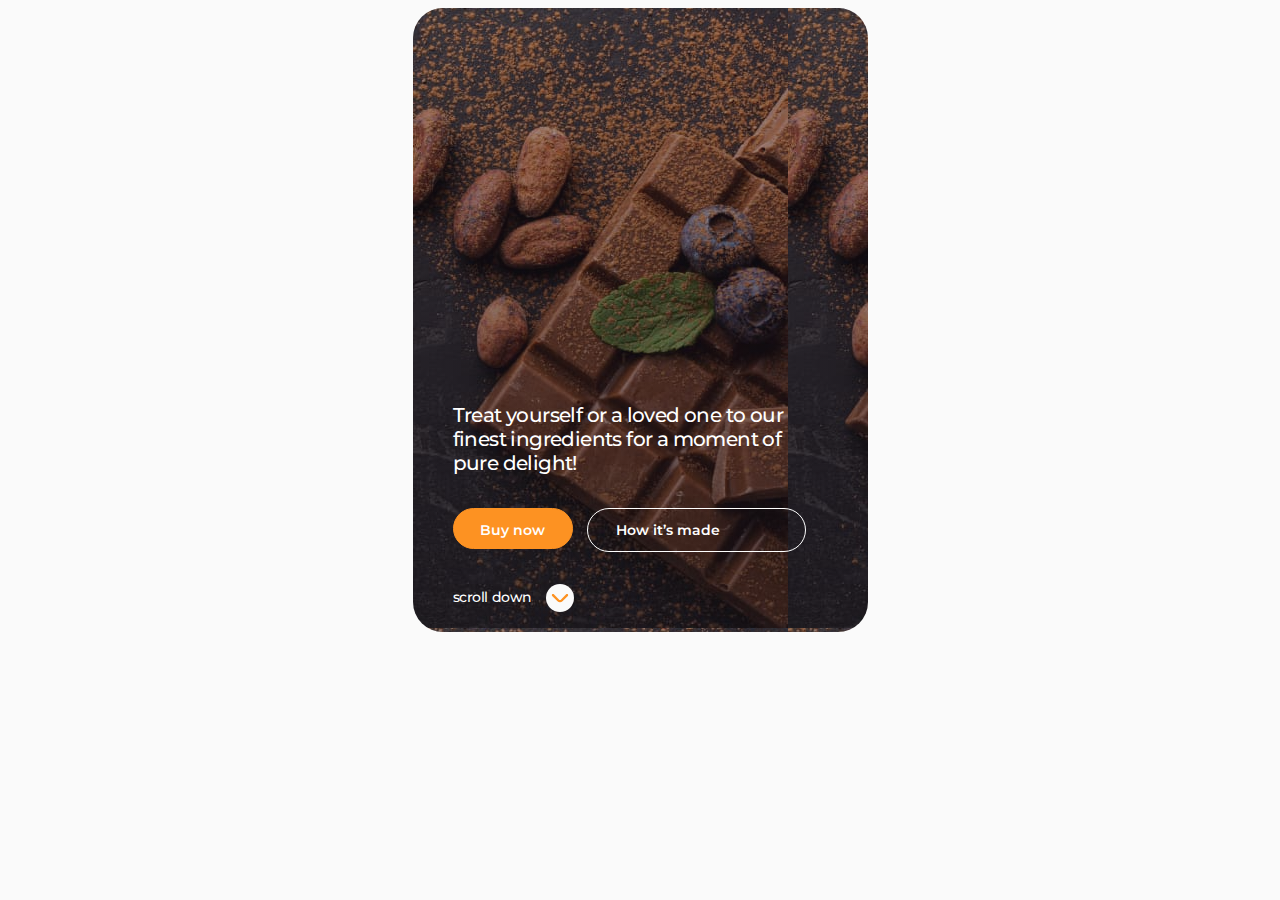
==== commit b7e76152: "hero buttons edit" ====
--- a/index.html
+++ b/index.html
@@ -22,11 +22,12 @@
       referrerpolicy="no-referrer"
     />
     <!-- Styles -->
+    <link rel="stylesheet" href="./css/styles-old.css" />
     <link rel="stylesheet" href="./css/styles.css" />
   </head>
   <body>
     <!-- #region header -->
-    <header class="header">
+    <!-- <header class="header">
       <div class="container page-header-container">
         <nav class="nav">
           <a class="logo" href="index.html"
@@ -36,9 +37,6 @@
             </svg>
           </a>
           <ul class="header-menu">
-            <!-- <li class="menu-item">
-              <a class="menu-link sand" href="./sand.html">Sandbox</a>
-            </li> -->
             <li class="menu-item">
               <a class="menu-link" href="./index.html">Home</a>
             </li>
@@ -72,11 +70,11 @@
           </svg>
         </button>
       </div>
-    </header>
+    </header> -->
     <!-- #endregion header -->
     <main>
       <!-- #region hero -->
-      <!-- <section class="hero">
+      <section class="hero">
         <div class="container hero-elements">
           <h1 class="hero-title">
             Treat yourself or a loved one to our finest ingredients for a moment
@@ -85,18 +83,18 @@
           <div class="hero-links">
             <div class="hero-buttons">
               <button type="button" class="hero-btn">Buy now</button>
-              <a href="#how-made" class="hero-made-link">How it`s made</a>
+              <a href="#how-made" class="hero-made-link">How it’s made</a>
             </div>
             <div class="scroll-down">
               <a href="#benefits" class="down-link">
-                scroll down<svg class="scroll-down-icon" width="38" height="38">
+                scroll down<svg class="scroll-down-icon" width="28" height="28">
                   <use href="./images/symbol-defs.svg#scroll"></use>
                 </svg>
               </a>
             </div>
           </div>
         </div>
-      </section> -->
+      </section>
       <!-- #endregion hero  -->
       <!-- #region benefits -->
       <!-- <section id="benefits" class="benefits section-paddings">
--- a/css/styles-old.css
+++ b/css/styles-old.css
@@ -0,0 +1,587 @@
+/* #region basics reset styles */
+/* body {
+  font-family: Montserrat, sans-serif;
+  background-color: #fafafa;
+}
+ul,
+ol {
+  list-style-type: none;
+  margin-bottom: 0;
+  margin-top: 0;
+  padding-left: 0;
+}
+img {
+  display: block;
+}
+a {
+  text-decoration: none;
+  color: inherit;
+}
+button {
+  cursor: pointer;
+  font-family: Montserrat, sans-serif;
+}
+address {
+  font-style: normal;
+}
+h1,
+h2,
+h3,
+h4,
+h5,
+h6,
+p {
+  margin-top: 0;
+  margin-bottom: 0;
+} */
+/* .visually-hidden {
+  position: absolute;
+  width: 1px;
+  height: 1px;
+  margin: -1px;
+  border: 0;
+  padding: 0;
+  white-space: nowrap;
+  clip-path: inset(100%);
+  clip: rect(0 0 0 0);
+  overflow: hidden;
+}
+.container {
+  max-width: 1168px;
+  padding-left: 16px;
+  padding-right: 16px;
+  margin-left: auto;
+  margin-right: auto;
+} */
+/* .section-paddings {
+  padding-top: 50px;
+  padding-bottom: 50px;
+} */
+/* #endregion basicsreset styles */
+
+/* #region header */
+/* .page-header-container {
+  display: flex;
+  align-items: center;
+  column-gap: 90px;
+} */
+/* .nav {
+  display: flex;
+  justify-content: space-between;
+  align-items: center;
+  flex-grow: 1;
+}
+.logo {
+  display: flex;
+  align-items: center;
+  font-weight: 700;
+  font-size: 18px;
+  line-height: 1.11;
+  letter-spacing: -0.03em;
+  color: #111111;
+}
+.logo-span {
+  font-style: italic;
+}
+.logo-icon {
+  margin-left: 4px;
+} */
+/* .header-menu {
+  display: flex;
+  align-items: baseline;
+  column-gap: 24px;
+} */
+
+/* .menu-link {
+  display: block;
+  padding-top: 30px;
+  padding-bottom: 30px;
+  font-weight: 500;
+  font-size: 14px;
+  line-height: 1.14;
+  letter-spacing: -0.02em;
+  transition: color 250ms cubic-bezier(0.4, 0, 0.2, 1);
+}
+.menu-link:hover,
+.menu-link:focus {
+  color: #fd9222;
+}
+.social-list {
+  display: flex;
+  column-gap: 18px;
+}
+.social-lst-link {
+  display: block;
+  line-height: 0;
+  stroke: #111;
+  transition: stroke 250ms cubic-bezier(0.4, 0, 0.2, 1);
+}
+.social-lst-link:hover,
+.social-lst-link:focus {
+  stroke: #fd9222;
+}
+
+.social-list-icon {
+  fill: none;
+} */
+/* #endregion header */
+
+/* #region hero */
+/* .hero {
+  background-color: #1e1823;
+  max-width: 1200px;
+  margin-left: auto;
+  margin-right: auto;
+  border-radius: 30px;
+  margin-bottom: 72px;
+  background-image: linear-gradient(
+      rgba(30, 24, 35, 0.4),
+      rgba(30, 24, 35, 0.4)
+    ),
+    url(../images/hero-bcg-img.jpg);
+}
+.hero-elements {
+  display: flex;
+  flex-direction: column;
+}
+
+.hero-title {
+  font-weight: 500;
+  font-size: 28px;
+  line-height: 1.21;
+  letter-spacing: -0.03em;
+  color: #fff;
+  max-width: 484px;
+  margin-bottom: 32px;
+} */
+/* .hero-buttons {
+  display: flex;
+  gap: 14px;
+}
+.hero-links {
+  display: flex;
+  justify-content: space-between;
+  align-items: center;
+} */
+.hero-btn {
+  font-weight: 600;
+  font-size: 14px;
+  color: #fff;
+  background-color: #fd9222;
+  cursor: pointer;
+  border-radius: 100px;
+  padding: 14px 40px;
+  /* width: 144px;
+  height: 45px; */
+  border: 1px solid #fd9222;
+  transition: color 250ms cubic-bezier(0.4, 0, 0.2, 1),
+    background-color 250ms cubic-bezier(0.4, 0, 0.2, 1),
+    border 250ms cubic-bezier(0.4, 0, 0.2, 1);
+}
+.hero-btn:hover,
+.hero-btn:focus {
+  color: #fd9222;
+  background-color: #fcf1e0;
+  border: 1px solid #fcf1e0;
+}
+.hero-made-link {
+  font-weight: 600;
+  font-size: 14px;
+  color: #fff;
+  border: 1px solid #fff;
+  border-radius: 100px;
+  padding: 14px 40px;
+  transition: color 250ms cubic-bezier(0.4, 0, 0.2, 1),
+    border-color 250ms cubic-bezier(0.4, 0, 0.2, 1);
+}
+.hero-made-link:hover,
+.hero-made-link:focus {
+  color: #fd9222;
+  border-color: #fd9222;
+}
+.scroll-down {
+  display: flex;
+  gap: 14px;
+  align-items: center;
+}
+.scroll-down-icon {
+  fill: #fd9222;
+  background-color: #fafafa;
+  border-radius: 50%;
+}
+.down-link {
+  display: flex;
+  align-items: center;
+  gap: 14px;
+  font-weight: 500;
+  font-size: 14px;
+  line-height: 1.28;
+  letter-spacing: -0.03em;
+  color: #fff;
+  transition: color 250ms cubic-bezier(0.4, 0, 0.2, 1);
+}
+.down-link:hover,
+.down-link:focus {
+  color: #fd9222;
+}
+/* #endregion hero */
+
+/* #region benefits */
+
+.benefits {
+  background-color: #1e1823;
+  margin-bottom: 50px;
+}
+.benefits-container {
+  padding: 0 34px;
+}
+.benefits-list {
+  display: flex;
+  /* padding: 0 50px; */
+  column-gap: 88px;
+}
+.benef-item {
+  max-width: calc((100% - 2 * 88px) / 3);
+  max-width: 308px;
+  position: relative;
+}
+.benefits-icon-wrapper {
+  display: flex;
+  justify-content: center;
+  align-items: center;
+  margin-bottom: 22px;
+  border: 1px solid rgba(255, 255, 255, 0.5);
+  border-radius: 365px;
+  width: 62px;
+  height: 62px;
+}
+.benefits-title {
+  font-weight: 600;
+  font-size: 18px;
+  /* letter-spacing: 0.01em; */
+  color: #fff;
+  margin-bottom: 18px;
+}
+.benef-text {
+  font-size: 14px;
+  line-height: 1.29;
+  letter-spacing: -0.02em;
+  color: rgba(255, 255, 255, 0.7);
+}
+.benef-item:not(:last-child)::after {
+  content: '';
+  width: 1px;
+  height: 50%;
+  top: 50%;
+  background-color: rgba(255, 255, 255, 0.5);
+  position: absolute;
+  top: 50%;
+  right: -18px;
+  transform: translateY(-50%);
+}
+/* #endregion */
+
+/* #region ingredients */
+
+.color-part {
+  color: #fd9222;
+}
+
+.ingred-title {
+  font-weight: 600;
+  font-size: 24px;
+  line-height: 1.17;
+  letter-spacing: -0.03em;
+  text-transform: uppercase;
+  text-align: center;
+  color: #111;
+}
+.ingred-title-width {
+  max-width: 411px;
+  margin: 0 auto 28px;
+}
+.ingred-text {
+  max-width: 488px;
+  margin-bottom: 54px;
+  margin-left: auto;
+  margin-right: auto;
+  font-size: 14px;
+  line-height: 1.29;
+  letter-spacing: -0.02em;
+  text-align: center;
+  color: #111;
+}
+.ingred-list {
+  display: flex;
+  column-gap: 24px;
+}
+.ingred-item {
+  width: calc((100% - 72px) / 3);
+  padding: 28px 32px;
+  border-radius: 15px;
+  color: #fff;
+  border: 1px solid #fd9222;
+  position: relative;
+  overflow: hidden;
+}
+.ingred-item:hover .ingred-overlay,
+.ingred-item:focus .ingred-overlay {
+  transform: translateY(0%);
+}
+
+.ingred-item:nth-child(even) {
+  background-color: #fff;
+  color: #111;
+}
+.ingred-item:nth-child(4n + 1) {
+  background-color: #fd9222;
+}
+.ingred-item:nth-child(4n + 3) {
+  background-color: #1e1823;
+  border: 1px solid #1e1823;
+}
+.ingred-img {
+  margin-bottom: 32px;
+}
+.ingred-item-title {
+  font-weight: 600;
+  font-size: 14px;
+  line-height: 1.29;
+  letter-spacing: -0.02em;
+  text-transform: uppercase;
+}
+
+.ingred-overlay {
+  position: absolute;
+  width: 100%;
+  height: 100%;
+  top: 0;
+  left: 0;
+  background-color: #fff;
+  border-radius: 15px;
+  overflow: auto;
+  color: #111;
+  transform: translateY(101%);
+  transition: transform 500ms;
+  padding: 20px;
+}
+.card-title {
+  font-weight: 600;
+  font-size: 18px;
+  letter-spacing: -0.03em;
+  text-transform: uppercase;
+  color: #111;
+  margin-bottom: 8px;
+}
+.card-list {
+  display: flex;
+  gap: 6px;
+  margin-bottom: 14px;
+}
+.card-list-item {
+}
+.like-btn {
+  border-radius: 35px;
+  padding: 6px 16px;
+  background-color: #fd9222;
+  font-weight: 400;
+  font-size: 10px;
+  line-height: 1.2;
+  color: #fff;
+  border: 1px solid #fd9222;
+}
+.like-benefits {
+  border: 1px solid #fd9222;
+  border-radius: 35px;
+  padding: 6px 16px;
+  background-color: #fafafa;
+  font-weight: 400;
+  font-size: 10px;
+  line-height: 1.2;
+  color: #111;
+}
+.card-text {
+  font-weight: 400;
+  font-size: 14px;
+
+  /* line-height: 18px; */
+  line-height: 1.28571;
+  letter-spacing: -0.02em;
+  color: #111;
+}
+/* #endregion ingredients */
+
+/* #region how-made */
+
+.how-sect-title {
+  font-weight: 600;
+  font-size: 24px;
+  line-height: 1.17;
+  letter-spacing: -0.03em;
+  text-transform: uppercase;
+  text-align: center;
+  color: #111;
+  margin-bottom: 50px;
+}
+.how-content {
+  display: flex;
+  gap: 20px;
+}
+.title-ul {
+  display: flex;
+  flex-direction: column;
+  gap: 28px;
+  padding: 32px;
+  background-color: #fff;
+  border-radius: 15px;
+}
+.how-text-title {
+  font-weight: 600;
+  font-size: 18px;
+  line-height: 1.33;
+  color: #111;
+  max-width: 350px;
+}
+.how-list {
+  display: flex;
+  flex-direction: column;
+  gap: 24px;
+}
+.how-text-item {
+  font-size: 14px;
+  line-height: 1.29;
+  letter-spacing: -0.02em;
+  color: #111;
+}
+/* #endregion how-made */
+
+/* #region reviews*/
+.reviews {
+  display: flex;
+  flex-direction: column;
+  align-items: center;
+  padding-bottom: 100px;
+}
+.reviews-main-title {
+  font-weight: 600;
+  font-size: 24px;
+  line-height: 1.17;
+  letter-spacing: -0.03em;
+  text-transform: uppercase;
+  text-align: center;
+  color: #111;
+  margin-bottom: 50px;
+}
+.reviews-list {
+  display: flex;
+  gap: 28px;
+  margin-bottom: 50px;
+}
+.reviews-item {
+  display: flex;
+  flex-direction: column;
+  justify-content: center;
+}
+.rew-img-txt {
+  display: flex;
+  flex-direction: column;
+}
+.rew-img-name {
+  display: flex;
+  flex-direction: column;
+  align-items: center;
+  z-index: 1;
+  gap: 18px;
+}
+.reviews-title {
+  font-weight: 600;
+  font-size: 18px;
+  line-height: 1.33;
+  color: #111;
+}
+.reviews-text {
+  font-size: 14px;
+  line-height: 1.29;
+  letter-spacing: -0.02em;
+  text-align: center;
+  color: rgba(17, 17, 17, 0.7);
+  padding: 104px 24px 24px 24px;
+  background-color: #fff;
+  box-shadow: 0 9px 100px 0 rgba(17, 17, 17, 0.03);
+  border-right: 15px;
+  border: 1px solid rgba(17, 17, 17, 0.1);
+  border-radius: 15px;
+  max-width: 360px;
+  margin-top: -80px;
+  min-height: 200px;
+}
+.review-btn {
+  font-weight: 600;
+  font-size: 18px;
+  color: #111;
+
+  border: 1px solid #fd9222;
+  border-radius: 100px;
+  padding: 14px 40px;
+  width: 222px;
+  height: 50px;
+  transition: color 250ms cubic-bezier(0.4, 0, 0.2, 1),
+    background-color 250ms cubic-bezier(0.4, 0, 0.2, 1);
+}
+.review-btn:hover,
+.review-btn:focus {
+  color: #fff;
+  background-color: #fd9222;
+}
+/* #endregion reviews*/
+
+/* #region footer */
+.footer {
+  background-color: #1e1823;
+  color: #fff;
+}
+.footer-top {
+  display: flex;
+  justify-content: space-between;
+  border-bottom: 1px solid rgba(255, 255, 255, 0.1);
+  padding-bottom: 50px;
+}
+.footer-main-title {
+  max-width: 300px;
+  font-weight: 500;
+  font-size: 28px;
+  line-height: 1.21;
+  letter-spacing: -0.02em;
+}
+.footer-text {
+  font-weight: 500;
+  font-size: 14px;
+  line-height: 1.29;
+  margin-bottom: 14px;
+}
+/* .footer-address-list {
+} */
+.footer-address-list-link {
+  font-size: 14px;
+  line-height: 1.29;
+  letter-spacing: -0.02em;
+  transition: color 250ms cubic-bezier(0.4, 0, 0.2, 1);
+}
+.footer-address-list-link:hover,
+.footer-address-list-link:focus {
+  color: #fd9222;
+}
+.footer-address-list-item:not(:last-child) {
+  margin-bottom: 4px;
+}
+/* #endregion footer */
+
+/* #region ==== SANDBOX ==== */
+
+.sand {
+  text-transform: uppercase;
+  font-size: 18px;
+  font-weight: 700;
+}
+
+/* #endregion ==== SANDBOX ==== */
--- a/css/styles.css
+++ b/css/styles.css
@@ -47,7 +47,7 @@
 }
 .container {
   /* max-width: 367px; */
-  padding-left: 16px;
+  /* padding-left: 16px; */
   padding-right: 16px;
   margin-left: auto;
   margin-right: auto;
@@ -166,3 +166,105 @@
     margin-right: 156px;
   }
 }
+
+/* ==== HERO ==== */
+
+.hero {
+  background-color: #1e1823;
+  max-width: 375px;
+  margin-left: auto;
+  margin-right: auto;
+  border-radius: 30px;
+  margin-bottom: 72px;
+  background-image: linear-gradient(
+      rgba(30, 24, 35, 0.4),
+      rgba(30, 24, 35, 0.4)
+    ),
+    url(../images/hero/hero-bkg-mobile.jpg);
+  padding: 395px 40px 20px;
+}
+.hero-elements {
+  display: flex;
+  flex-direction: column;
+}
+.hero-title {
+  font-weight: 500;
+  font-size: 20px;
+  line-height: 1.21;
+  letter-spacing: -0.03em;
+  color: #fff;
+  margin-bottom: 32px;
+}
+.hero-buttons {
+  display: flex;
+  gap: 14px;
+}
+.hero-links {
+  display: flex;
+  justify-content: space-between;
+  align-items: center;
+  flex-wrap: wrap;
+  row-gap: 32px;
+}
+.hero-btn {
+  font-weight: 600;
+  font-size: 14px;
+  color: #fff;
+  background-color: #fd9222;
+  cursor: pointer;
+  border-radius: 100px;
+  padding: 12px 0;
+  width: 120px;
+  height: 41px;
+  border: 1px solid #fd9222;
+  transition: color 250ms cubic-bezier(0.4, 0, 0.2, 1),
+    background-color 250ms cubic-bezier(0.4, 0, 0.2, 1),
+    border 250ms cubic-bezier(0.4, 0, 0.2, 1);
+}
+.hero-btn:hover,
+.hero-btn:focus {
+  color: #fd9222;
+  background-color: #fcf1e0;
+  border: 1px solid #fcf1e0;
+}
+.hero-made-link {
+  font-weight: 600;
+  font-size: 14px;
+  color: #fff;
+  border: 1px solid #fff;
+  border-radius: 100px;
+  padding: 12px 28px;
+  transition: color 250ms cubic-bezier(0.4, 0, 0.2, 1),
+    border-color 250ms cubic-bezier(0.4, 0, 0.2, 1);
+  width: 161px;
+}
+.hero-made-link:hover,
+.hero-made-link:focus {
+  color: #fd9222;
+  border-color: #fd9222;
+}
+.scroll-down {
+  display: flex;
+  gap: 14px;
+  align-items: center;
+}
+.scroll-down-icon {
+  fill: #fd9222;
+  background-color: #fafafa;
+  border-radius: 50%;
+}
+.down-link {
+  display: flex;
+  align-items: center;
+  gap: 14px;
+  font-weight: 500;
+  font-size: 14px;
+  line-height: 1.28;
+  letter-spacing: -0.03em;
+  color: #fff;
+  transition: color 250ms cubic-bezier(0.4, 0, 0.2, 1);
+}
+.down-link:hover,
+.down-link:focus {
+  color: #fd9222;
+}
